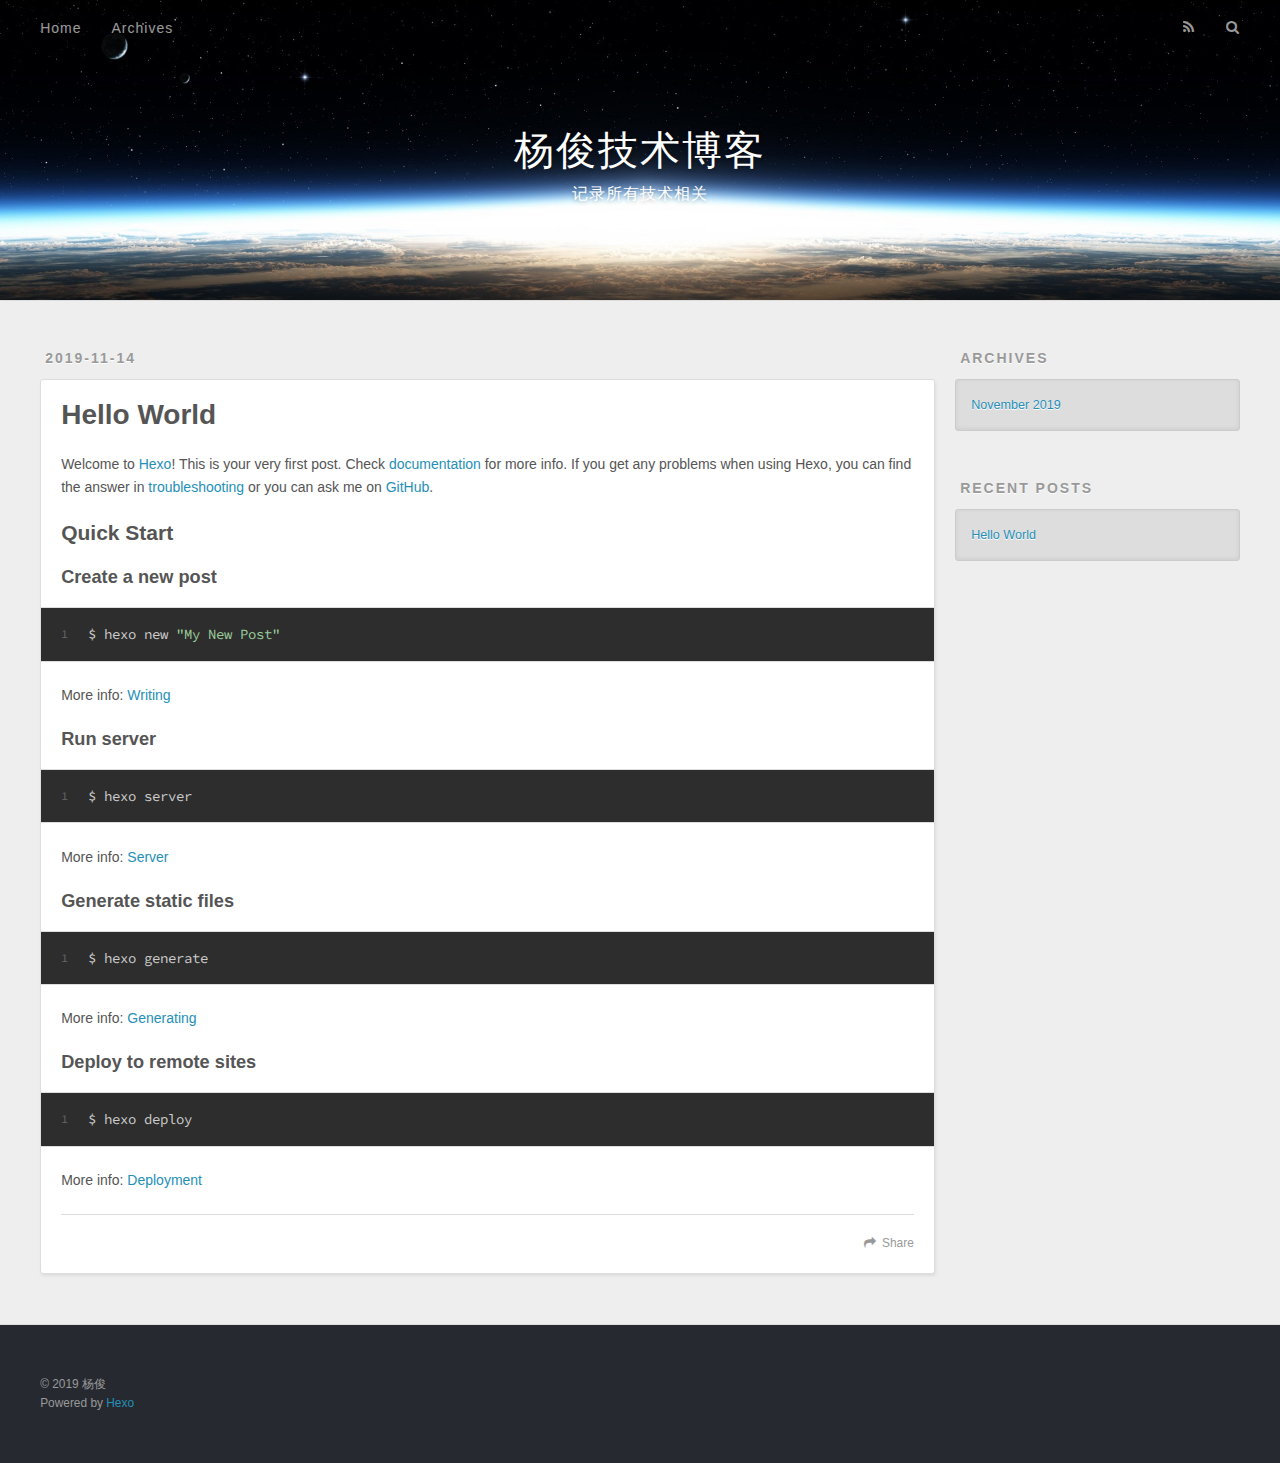
==== index.html @ f8eaff2a "Site updated: 2019-11-16 23:48:21" ====
<!DOCTYPE html>
<html>
<head>
  <meta charset="utf-8">
  

  
  <title>杨俊技术博客</title>
  <meta name="viewport" content="width=device-width, initial-scale=1, maximum-scale=1">
  <meta name="description" content="技术博客">
<meta property="og:type" content="website">
<meta property="og:title" content="杨俊技术博客">
<meta property="og:url" content="http:&#x2F;&#x2F;www.wx756585379.club&#x2F;index.html">
<meta property="og:site_name" content="杨俊技术博客">
<meta property="og:description" content="技术博客">
<meta property="og:locale" content="zh-Hans">
<meta name="twitter:card" content="summary">
  
    <link rel="alternate" href="/atom.xml" title="杨俊技术博客" type="application/atom+xml">
  
  
    <link rel="icon" href="/favicon.png">
  
  
    <link href="//fonts.googleapis.com/css?family=Source+Code+Pro" rel="stylesheet" type="text/css">
  
  <link rel="stylesheet" href="/css/style.css">
</head>

<body>
  <div id="container">
    <div id="wrap">
      <header id="header">
  <div id="banner"></div>
  <div id="header-outer" class="outer">
    <div id="header-title" class="inner">
      <h1 id="logo-wrap">
        <a href="/" id="logo">杨俊技术博客</a>
      </h1>
      
        <h2 id="subtitle-wrap">
          <a href="/" id="subtitle">记录所有技术相关</a>
        </h2>
      
    </div>
    <div id="header-inner" class="inner">
      <nav id="main-nav">
        <a id="main-nav-toggle" class="nav-icon"></a>
        
          <a class="main-nav-link" href="/">Home</a>
        
          <a class="main-nav-link" href="/archives">Archives</a>
        
      </nav>
      <nav id="sub-nav">
        
          <a id="nav-rss-link" class="nav-icon" href="/atom.xml" title="RSS Feed"></a>
        
        <a id="nav-search-btn" class="nav-icon" title="Search"></a>
      </nav>
      <div id="search-form-wrap">
        <form action="//google.com/search" method="get" accept-charset="UTF-8" class="search-form"><input type="search" name="q" class="search-form-input" placeholder="Search"><button type="submit" class="search-form-submit">&#xF002;</button><input type="hidden" name="sitesearch" value="http://www.wx756585379.club"></form>
      </div>
    </div>
  </div>
</header>
      <div class="outer">
        <section id="main">
  
    <article id="post-hello-world" class="article article-type-post" itemscope itemprop="blogPost">
  <div class="article-meta">
    <a href="/2019/11/14/hello-world/" class="article-date">
  <time datetime="2019-11-14T08:00:53.587Z" itemprop="datePublished">2019-11-14</time>
</a>
    
  </div>
  <div class="article-inner">
    
    
      <header class="article-header">
        
  
    <h1 itemprop="name">
      <a class="article-title" href="/2019/11/14/hello-world/">Hello World</a>
    </h1>
  

      </header>
    
    <div class="article-entry" itemprop="articleBody">
      
        <p>Welcome to <a href="https://hexo.io/" target="_blank" rel="noopener">Hexo</a>! This is your very first post. Check <a href="https://hexo.io/docs/" target="_blank" rel="noopener">documentation</a> for more info. If you get any problems when using Hexo, you can find the answer in <a href="https://hexo.io/docs/troubleshooting.html" target="_blank" rel="noopener">troubleshooting</a> or you can ask me on <a href="https://github.com/hexojs/hexo/issues" target="_blank" rel="noopener">GitHub</a>.</p>
<h2 id="Quick-Start"><a href="#Quick-Start" class="headerlink" title="Quick Start"></a>Quick Start</h2><h3 id="Create-a-new-post"><a href="#Create-a-new-post" class="headerlink" title="Create a new post"></a>Create a new post</h3><figure class="highlight bash"><table><tr><td class="gutter"><pre><span class="line">1</span><br></pre></td><td class="code"><pre><span class="line">$ hexo new <span class="string">"My New Post"</span></span><br></pre></td></tr></table></figure>

<p>More info: <a href="https://hexo.io/docs/writing.html" target="_blank" rel="noopener">Writing</a></p>
<h3 id="Run-server"><a href="#Run-server" class="headerlink" title="Run server"></a>Run server</h3><figure class="highlight bash"><table><tr><td class="gutter"><pre><span class="line">1</span><br></pre></td><td class="code"><pre><span class="line">$ hexo server</span><br></pre></td></tr></table></figure>

<p>More info: <a href="https://hexo.io/docs/server.html" target="_blank" rel="noopener">Server</a></p>
<h3 id="Generate-static-files"><a href="#Generate-static-files" class="headerlink" title="Generate static files"></a>Generate static files</h3><figure class="highlight bash"><table><tr><td class="gutter"><pre><span class="line">1</span><br></pre></td><td class="code"><pre><span class="line">$ hexo generate</span><br></pre></td></tr></table></figure>

<p>More info: <a href="https://hexo.io/docs/generating.html" target="_blank" rel="noopener">Generating</a></p>
<h3 id="Deploy-to-remote-sites"><a href="#Deploy-to-remote-sites" class="headerlink" title="Deploy to remote sites"></a>Deploy to remote sites</h3><figure class="highlight bash"><table><tr><td class="gutter"><pre><span class="line">1</span><br></pre></td><td class="code"><pre><span class="line">$ hexo deploy</span><br></pre></td></tr></table></figure>

<p>More info: <a href="https://hexo.io/docs/one-command-deployment.html" target="_blank" rel="noopener">Deployment</a></p>

      
    </div>
    <footer class="article-footer">
      <a data-url="http://www.wx756585379.club/2019/11/14/hello-world/" data-id="ck31qwr8200001rq2f5n09ni1" class="article-share-link">Share</a>
      
      
    </footer>
  </div>
  
</article>


  


</section>
        
          <aside id="sidebar">
  
    

  
    

  
    
  
    
  <div class="widget-wrap">
    <h3 class="widget-title">Archives</h3>
    <div class="widget">
      <ul class="archive-list"><li class="archive-list-item"><a class="archive-list-link" href="/archives/2019/11/">November 2019</a></li></ul>
    </div>
  </div>


  
    
  <div class="widget-wrap">
    <h3 class="widget-title">Recent Posts</h3>
    <div class="widget">
      <ul>
        
          <li>
            <a href="/2019/11/14/hello-world/">Hello World</a>
          </li>
        
      </ul>
    </div>
  </div>

  
</aside>
        
      </div>
      <footer id="footer">
  
  <div class="outer">
    <div id="footer-info" class="inner">
      &copy; 2019 杨俊<br>
      Powered by <a href="http://hexo.io/" target="_blank">Hexo</a>
    </div>
  </div>
</footer>
    </div>
    <nav id="mobile-nav">
  
    <a href="/" class="mobile-nav-link">Home</a>
  
    <a href="/archives" class="mobile-nav-link">Archives</a>
  
</nav>
    

<script src="//ajax.googleapis.com/ajax/libs/jquery/2.0.3/jquery.min.js"></script>


  <link rel="stylesheet" href="/fancybox/jquery.fancybox.css">
  <script src="/fancybox/jquery.fancybox.pack.js"></script>


<script src="/js/script.js"></script>



  </div>
</body>
</html>
---- css/style.css ----
body {
  width: 100%;
}
body:before,
body:after {
  content: "";
  display: table;
}
body:after {
  clear: both;
}
html,
body,
div,
span,
applet,
object,
iframe,
h1,
h2,
h3,
h4,
h5,
h6,
p,
blockquote,
pre,
a,
abbr,
acronym,
address,
big,
cite,
code,
del,
dfn,
em,
img,
ins,
kbd,
q,
s,
samp,
small,
strike,
strong,
sub,
sup,
tt,
var,
dl,
dt,
dd,
ol,
ul,
li,
fieldset,
form,
label,
legend,
table,
caption,
tbody,
tfoot,
thead,
tr,
th,
td {
  margin: 0;
  padding: 0;
  border: 0;
  outline: 0;
  font-weight: inherit;
  font-style: inherit;
  font-family: inherit;
  font-size: 100%;
  vertical-align: baseline;
}
body {
  line-height: 1;
  color: #000;
  background: #fff;
}
ol,
ul {
  list-style: none;
}
table {
  border-collapse: separate;
  border-spacing: 0;
  vertical-align: middle;
}
caption,
th,
td {
  text-align: left;
  font-weight: normal;
  vertical-align: middle;
}
a img {
  border: none;
}
input,
button {
  margin: 0;
  padding: 0;
}
input::-moz-focus-inner,
button::-moz-focus-inner {
  border: 0;
  padding: 0;
}
@font-face {
  font-family: FontAwesome;
  font-style: normal;
  font-weight: normal;
  src: url("fonts/fontawesome-webfont.eot?v=#4.0.3");
  src: url("fonts/fontawesome-webfont.eot?#iefix&v=#4.0.3") format("embedded-opentype"), url("fonts/fontawesome-webfont.woff?v=#4.0.3") format("woff"), url("fonts/fontawesome-webfont.ttf?v=#4.0.3") format("truetype"), url("fonts/fontawesome-webfont.svg#fontawesomeregular?v=#4.0.3") format("svg");
}
html,
body,
#container {
  height: 100%;
}
body {
  background: #eee;
  font: 14px -apple-system, BlinkMacSystemFont, "Segoe UI", "Roboto", "Oxygen", "Ubuntu", "Cantarell", "Fira Sans", "Droid Sans", "Helvetica Neue", sans-serif;
  -webkit-text-size-adjust: 100%;
}
.outer {
  max-width: 1220px;
  margin: 0 auto;
  padding: 0 20px;
}
.outer:before,
.outer:after {
  content: "";
  display: table;
}
.outer:after {
  clear: both;
}
.inner {
  display: inline;
  float: left;
  width: 98.33333333333333%;
  margin: 0 0.833333333333333%;
}
.left,
.alignleft {
  float: left;
}
.right,
.alignright {
  float: right;
}
.clear {
  clear: both;
}
#container {
  position: relative;
}
.mobile-nav-on {
  overflow: hidden;
}
#wrap {
  height: 100%;
  width: 100%;
  position: absolute;
  top: 0;
  left: 0;
  -webkit-transition: 0.2s ease-out;
  -moz-transition: 0.2s ease-out;
  -ms-transition: 0.2s ease-out;
  transition: 0.2s ease-out;
  z-index: 1;
  background: #eee;
}
.mobile-nav-on #wrap {
  left: 280px;
}
@media screen and (min-width: 768px) {
  #main {
    display: inline;
    float: left;
    width: 73.33333333333333%;
    margin: 0 0.833333333333333%;
  }
}
.article-date,
.article-category-link,
.archive-year,
.widget-title {
  text-decoration: none;
  text-transform: uppercase;
  letter-spacing: 2px;
  color: #999;
  margin-bottom: 1em;
  margin-left: 5px;
  line-height: 1em;
  text-shadow: 0 1px #fff;
  font-weight: bold;
}
.article-inner,
.archive-article-inner {
  background: #fff;
  -webkit-box-shadow: 1px 2px 3px #ddd;
  box-shadow: 1px 2px 3px #ddd;
  border: 1px solid #ddd;
  border-radius: 3px;
}
.article-entry h1,
.widget h1 {
  font-size: 2em;
}
.article-entry h2,
.widget h2 {
  font-size: 1.5em;
}
.article-entry h3,
.widget h3 {
  font-size: 1.3em;
}
.article-entry h4,
.widget h4 {
  font-size: 1.2em;
}
.article-entry h5,
.widget h5 {
  font-size: 1em;
}
.article-entry h6,
.widget h6 {
  font-size: 1em;
  color: #999;
}
.article-entry hr,
.widget hr {
  border: 1px dashed #ddd;
}
.article-entry strong,
.widget strong {
  font-weight: bold;
}
.article-entry em,
.widget em,
.article-entry cite,
.widget cite {
  font-style: italic;
}
.article-entry sup,
.widget sup,
.article-entry sub,
.widget sub {
  font-size: 0.75em;
  line-height: 0;
  position: relative;
  vertical-align: baseline;
}
.article-entry sup,
.widget sup {
  top: -0.5em;
}
.article-entry sub,
.widget sub {
  bottom: -0.2em;
}
.article-entry small,
.widget small {
  font-size: 0.85em;
}
.article-entry acronym,
.widget acronym,
.article-entry abbr,
.widget abbr {
  border-bottom: 1px dotted;
}
.article-entry ul,
.widget ul,
.article-entry ol,
.widget ol,
.article-entry dl,
.widget dl {
  margin: 0 20px;
  line-height: 1.6em;
}
.article-entry ul ul,
.widget ul ul,
.article-entry ol ul,
.widget ol ul,
.article-entry ul ol,
.widget ul ol,
.article-entry ol ol,
.widget ol ol {
  margin-top: 0;
  margin-bottom: 0;
}
.article-entry ul,
.widget ul {
  list-style: disc;
}
.article-entry ol,
.widget ol {
  list-style: decimal;
}
.article-entry dt,
.widget dt {
  font-weight: bold;
}
#header {
  height: 300px;
  position: relative;
  border-bottom: 1px solid #ddd;
}
#header:before,
#header:after {
  content: "";
  position: absolute;
  left: 0;
  right: 0;
  height: 40px;
}
#header:before {
  top: 0;
  background: -webkit-linear-gradient(rgba(0,0,0,0.2), transparent);
  background: -moz-linear-gradient(rgba(0,0,0,0.2), transparent);
  background: -ms-linear-gradient(rgba(0,0,0,0.2), transparent);
  background: linear-gradient(rgba(0,0,0,0.2), transparent);
}
#header:after {
  bottom: 0;
  background: -webkit-linear-gradient(transparent, rgba(0,0,0,0.2));
  background: -moz-linear-gradient(transparent, rgba(0,0,0,0.2));
  background: -ms-linear-gradient(transparent, rgba(0,0,0,0.2));
  background: linear-gradient(transparent, rgba(0,0,0,0.2));
}
#header-outer {
  height: 100%;
  position: relative;
}
#header-inner {
  position: relative;
  overflow: hidden;
}
#banner {
  position: absolute;
  top: 0;
  left: 0;
  width: 100%;
  height: 100%;
  background: url("images/banner.jpg") center #000;
  -webkit-background-size: cover;
  -moz-background-size: cover;
  background-size: cover;
  z-index: -1;
}
#header-title {
  text-align: center;
  height: 40px;
  position: absolute;
  top: 50%;
  left: 0;
  margin-top: -20px;
}
#logo,
#subtitle {
  text-decoration: none;
  color: #fff;
  font-weight: 300;
  text-shadow: 0 1px 4px rgba(0,0,0,0.3);
}
#logo {
  font-size: 40px;
  line-height: 40px;
  letter-spacing: 2px;
}
#subtitle {
  font-size: 16px;
  line-height: 16px;
  letter-spacing: 1px;
}
#subtitle-wrap {
  margin-top: 16px;
}
#main-nav {
  float: left;
  margin-left: -15px;
}
.nav-icon,
.main-nav-link {
  float: left;
  color: #fff;
  opacity: 0.6;
  text-decoration: none;
  text-shadow: 0 1px rgba(0,0,0,0.2);
  -webkit-transition: opacity 0.2s;
  -moz-transition: opacity 0.2s;
  -ms-transition: opacity 0.2s;
  transition: opacity 0.2s;
  display: block;
  padding: 20px 15px;
}
.nav-icon:hover,
.main-nav-link:hover {
  opacity: 1;
}
.nav-icon {
  font-family: FontAwesome;
  text-align: center;
  font-size: 14px;
  width: 14px;
  height: 14px;
  padding: 20px 15px;
  position: relative;
  cursor: pointer;
}
.main-nav-link {
  font-weight: 300;
  letter-spacing: 1px;
}
@media screen and (max-width: 479px) {
  .main-nav-link {
    display: none;
  }
}
#main-nav-toggle {
  display: none;
}
#main-nav-toggle:before {
  content: "\f0c9";
}
@media screen and (max-width: 479px) {
  #main-nav-toggle {
    display: block;
  }
}
#sub-nav {
  float: right;
  margin-right: -15px;
}
#nav-rss-link:before {
  content: "\f09e";
}
#nav-search-btn:before {
  content: "\f002";
}
#search-form-wrap {
  position: absolute;
  top: 15px;
  width: 150px;
  height: 30px;
  right: -150px;
  opacity: 0;
  -webkit-transition: 0.2s ease-out;
  -moz-transition: 0.2s ease-out;
  -ms-transition: 0.2s ease-out;
  transition: 0.2s ease-out;
}
#search-form-wrap.on {
  opacity: 1;
  right: 0;
}
@media screen and (max-width: 479px) {
  #search-form-wrap {
    width: 100%;
    right: -100%;
  }
}
.search-form {
  position: absolute;
  top: 0;
  left: 0;
  right: 0;
  background: #fff;
  padding: 5px 15px;
  border-radius: 15px;
  -webkit-box-shadow: 0 0 10px rgba(0,0,0,0.3);
  box-shadow: 0 0 10px rgba(0,0,0,0.3);
}
.search-form-input {
  border: none;
  background: none;
  color: #555;
  width: 100%;
  font: 13px -apple-system, BlinkMacSystemFont, "Segoe UI", "Roboto", "Oxygen", "Ubuntu", "Cantarell", "Fira Sans", "Droid Sans", "Helvetica Neue", sans-serif;
  outline: none;
}
.search-form-input::-webkit-search-results-decoration,
.search-form-input::-webkit-search-cancel-button {
  -webkit-appearance: none;
}
.search-form-submit {
  position: absolute;
  top: 50%;
  right: 10px;
  margin-top: -7px;
  font: 13px FontAwesome;
  border: none;
  background: none;
  color: #bbb;
  cursor: pointer;
}
.search-form-submit:hover,
.search-form-submit:focus {
  color: #777;
}
.article {
  margin: 50px 0;
}
.article-inner {
  overflow: hidden;
}
.article-meta:before,
.article-meta:after {
  content: "";
  display: table;
}
.article-meta:after {
  clear: both;
}
.article-date {
  float: left;
}
.article-category {
  float: left;
  line-height: 1em;
  color: #ccc;
  text-shadow: 0 1px #fff;
  margin-left: 8px;
}
.article-category:before {
  content: "\2022";
}
.article-category-link {
  margin: 0 12px 1em;
}
.article-header {
  padding: 20px 20px 0;
}
.article-title {
  text-decoration: none;
  font-size: 2em;
  font-weight: bold;
  color: #555;
  line-height: 1.1em;
  -webkit-transition: color 0.2s;
  -moz-transition: color 0.2s;
  -ms-transition: color 0.2s;
  transition: color 0.2s;
}
a.article-title:hover {
  color: #258fb8;
}
.article-entry {
  color: #555;
  padding: 0 20px;
}
.article-entry:before,
.article-entry:after {
  content: "";
  display: table;
}
.article-entry:after {
  clear: both;
}
.article-entry p,
.article-entry table {
  line-height: 1.6em;
  margin: 1.6em 0;
}
.article-entry h1,
.article-entry h2,
.article-entry h3,
.article-entry h4,
.article-entry h5,
.article-entry h6 {
  font-weight: bold;
}
.article-entry h1,
.article-entry h2,
.article-entry h3,
.article-entry h4,
.article-entry h5,
.article-entry h6 {
  line-height: 1.1em;
  margin: 1.1em 0;
}
.article-entry a {
  color: #258fb8;
  text-decoration: none;
}
.article-entry a:hover {
  text-decoration: underline;
}
.article-entry ul,
.article-entry ol,
.article-entry dl {
  margin-top: 1.6em;
  margin-bottom: 1.6em;
}
.article-entry img,
.article-entry video {
  max-width: 100%;
  height: auto;
  display: block;
  margin: auto;
}
.article-entry iframe {
  border: none;
}
.article-entry table {
  width: 100%;
  border-collapse: collapse;
  border-spacing: 0;
}
.article-entry th {
  font-weight: bold;
  border-bottom: 3px solid #ddd;
  padding-bottom: 0.5em;
}
.article-entry td {
  border-bottom: 1px solid #ddd;
  padding: 10px 0;
}
.article-entry blockquote {
  font-family: Georgia, "Times New Roman", serif;
  font-size: 1.4em;
  margin: 1.6em 20px;
  text-align: center;
}
.article-entry blockquote footer {
  font-size: 14px;
  margin: 1.6em 0;
  font-family: -apple-system, BlinkMacSystemFont, "Segoe UI", "Roboto", "Oxygen", "Ubuntu", "Cantarell", "Fira Sans", "Droid Sans", "Helvetica Neue", sans-serif;
}
.article-entry blockquote footer cite:before {
  content: "—";
  padding: 0 0.5em;
}
.article-entry .pullquote {
  text-align: left;
  width: 45%;
  margin: 0;
}
.article-entry .pullquote.left {
  margin-left: 0.5em;
  margin-right: 1em;
}
.article-entry .pullquote.right {
  margin-right: 0.5em;
  margin-left: 1em;
}
.article-entry .caption {
  color: #999;
  display: block;
  font-size: 0.9em;
  margin-top: 0.5em;
  position: relative;
  text-align: center;
}
.article-entry .video-container {
  position: relative;
  padding-top: 56.25%;
  height: 0;
  overflow: hidden;
}
.article-entry .video-container iframe,
.article-entry .video-container object,
.article-entry .video-container embed {
  position: absolute;
  top: 0;
  left: 0;
  width: 100%;
  height: 100%;
  margin-top: 0;
}
.article-more-link a {
  display: inline-block;
  line-height: 1em;
  padding: 6px 15px;
  border-radius: 15px;
  background: #eee;
  color: #999;
  text-shadow: 0 1px #fff;
  text-decoration: none;
}
.article-more-link a:hover {
  background: #258fb8;
  color: #fff;
  text-decoration: none;
  text-shadow: 0 1px #1e7293;
}
.article-footer {
  font-size: 0.85em;
  line-height: 1.6em;
  border-top: 1px solid #ddd;
  padding-top: 1.6em;
  margin: 0 20px 20px;
}
.article-footer:before,
.article-footer:after {
  content: "";
  display: table;
}
.article-footer:after {
  clear: both;
}
.article-footer a {
  color: #999;
  text-decoration: none;
}
.article-footer a:hover {
  color: #555;
}
.article-tag-list-item {
  float: left;
  margin-right: 10px;
}
.article-tag-list-link:before {
  content: "#";
}
.article-comment-link {
  float: right;
}
.article-comment-link:before {
  content: "\f075";
  font-family: FontAwesome;
  padding-right: 8px;
}
.article-share-link {
  cursor: pointer;
  float: right;
  margin-left: 20px;
}
.article-share-link:before {
  content: "\f064";
  font-family: FontAwesome;
  padding-right: 6px;
}
#article-nav {
  position: relative;
}
#article-nav:before,
#article-nav:after {
  content: "";
  display: table;
}
#article-nav:after {
  clear: both;
}
@media screen and (min-width: 768px) {
  #article-nav {
    margin: 50px 0;
  }
  #article-nav:before {
    width: 8px;
    height: 8px;
    position: absolute;
    top: 50%;
    left: 50%;
    margin-top: -4px;
    margin-left: -4px;
    content: "";
    border-radius: 50%;
    background: #ddd;
    -webkit-box-shadow: 0 1px 2px #fff;
    box-shadow: 0 1px 2px #fff;
  }
}
.article-nav-link-wrap {
  text-decoration: none;
  text-shadow: 0 1px #fff;
  color: #999;
  -webkit-box-sizing: border-box;
  -moz-box-sizing: border-box;
  box-sizing: border-box;
  margin-top: 50px;
  text-align: center;
  display: block;
}
.article-nav-link-wrap:hover {
  color: #555;
}
@media screen and (min-width: 768px) {
  .article-nav-link-wrap {
    width: 50%;
    margin-top: 0;
  }
}
@media screen and (min-width: 768px) {
  #article-nav-newer {
    float: left;
    text-align: right;
    padding-right: 20px;
  }
}
@media screen and (min-width: 768px) {
  #article-nav-older {
    float: right;
    text-align: left;
    padding-left: 20px;
  }
}
.article-nav-caption {
  text-transform: uppercase;
  letter-spacing: 2px;
  color: #ddd;
  line-height: 1em;
  font-weight: bold;
}
#article-nav-newer .article-nav-caption {
  margin-right: -2px;
}
.article-nav-title {
  font-size: 0.85em;
  line-height: 1.6em;
  margin-top: 0.5em;
}
.article-share-box {
  position: absolute;
  display: none;
  background: #fff;
  -webkit-box-shadow: 1px 2px 10px rgba(0,0,0,0.2);
  box-shadow: 1px 2px 10px rgba(0,0,0,0.2);
  border-radius: 3px;
  margin-left: -145px;
  overflow: hidden;
  z-index: 1;
}
.article-share-box.on {
  display: block;
}
.article-share-input {
  width: 100%;
  background: none;
  -webkit-box-sizing: border-box;
  -moz-box-sizing: border-box;
  box-sizing: border-box;
  font: 14px -apple-system, BlinkMacSystemFont, "Segoe UI", "Roboto", "Oxygen", "Ubuntu", "Cantarell", "Fira Sans", "Droid Sans", "Helvetica Neue", sans-serif;
  padding: 0 15px;
  color: #555;
  outline: none;
  border: 1px solid #ddd;
  border-radius: 3px 3px 0 0;
  height: 36px;
  line-height: 36px;
}
.article-share-links {
  background: #eee;
}
.article-share-links:before,
.article-share-links:after {
  content: "";
  display: table;
}
.article-share-links:after {
  clear: both;
}
.article-share-twitter,
.article-share-facebook,
.article-share-pinterest,
.article-share-google {
  width: 50px;
  height: 36px;
  display: block;
  float: left;
  position: relative;
  color: #999;
  text-shadow: 0 1px #fff;
}
.article-share-twitter:before,
.article-share-facebook:before,
.article-share-pinterest:before,
.article-share-google:before {
  font-size: 20px;
  font-family: FontAwesome;
  width: 20px;
  height: 20px;
  position: absolute;
  top: 50%;
  left: 50%;
  margin-top: -10px;
  margin-left: -10px;
  text-align: center;
}
.article-share-twitter:hover,
.article-share-facebook:hover,
.article-share-pinterest:hover,
.article-share-google:hover {
  color: #fff;
}
.article-share-twitter:before {
  content: "\f099";
}
.article-share-twitter:hover {
  background: #00aced;
  text-shadow: 0 1px #008abe;
}
.article-share-facebook:before {
  content: "\f09a";
}
.article-share-facebook:hover {
  background: #3b5998;
  text-shadow: 0 1px #2f477a;
}
.article-share-pinterest:before {
  content: "\f0d2";
}
.article-share-pinterest:hover {
  background: #cb2027;
  text-shadow: 0 1px #a21a1f;
}
.article-share-google:before {
  content: "\f0d5";
}
.article-share-google:hover {
  background: #dd4b39;
  text-shadow: 0 1px #be3221;
}
.article-gallery {
  background: #000;
  position: relative;
}
.article-gallery-photos {
  position: relative;
  overflow: hidden;
}
.article-gallery-img {
  display: none;
  max-width: 100%;
}
.article-gallery-img:first-child {
  display: block;
}
.article-gallery-img.loaded {
  position: absolute;
  display: block;
}
.article-gallery-img img {
  display: block;
  max-width: 100%;
  margin: 0 auto;
}
#comments {
  background: #fff;
  -webkit-box-shadow: 1px 2px 3px #ddd;
  box-shadow: 1px 2px 3px #ddd;
  padding: 20px;
  border: 1px solid #ddd;
  border-radius: 3px;
  margin: 50px 0;
}
#comments a {
  color: #258fb8;
}
.archives-wrap {
  margin: 50px 0;
}
.archives:before,
.archives:after {
  content: "";
  display: table;
}
.archives:after {
  clear: both;
}
.archive-year-wrap {
  margin-bottom: 1em;
}
.archives {
  -webkit-column-gap: 10px;
  -moz-column-gap: 10px;
  column-gap: 10px;
}
@media screen and (min-width: 480px) and (max-width: 767px) {
  .archives {
    -webkit-column-count: 2;
    -moz-column-count: 2;
    column-count: 2;
  }
}
@media screen and (min-width: 768px) {
  .archives {
    -webkit-column-count: 3;
    -moz-column-count: 3;
    column-count: 3;
  }
}
.archive-article {
  -webkit-column-break-inside: avoid;
  page-break-inside: avoid;
  overflow: hidden;
  break-inside: avoid-column;
}
.archive-article-inner {
  padding: 10px;
  margin-bottom: 15px;
}
.archive-article-title {
  text-decoration: none;
  font-weight: bold;
  color: #555;
  -webkit-transition: color 0.2s;
  -moz-transition: color 0.2s;
  -ms-transition: color 0.2s;
  transition: color 0.2s;
  line-height: 1.6em;
}
.archive-article-title:hover {
  color: #258fb8;
}
.archive-article-footer {
  margin-top: 1em;
}
.archive-article-date {
  color: #999;
  text-decoration: none;
  font-size: 0.85em;
  line-height: 1em;
  margin-bottom: 0.5em;
  display: block;
}
#page-nav {
  margin: 50px auto;
  background: #fff;
  -webkit-box-shadow: 1px 2px 3px #ddd;
  box-shadow: 1px 2px 3px #ddd;
  border: 1px solid #ddd;
  border-radius: 3px;
  text-align: center;
  color: #999;
  overflow: hidden;
}
#page-nav:before,
#page-nav:after {
  content: "";
  display: table;
}
#page-nav:after {
  clear: both;
}
#page-nav a,
#page-nav span {
  padding: 10px 20px;
  line-height: 1;
  height: 2ex;
}
#page-nav a {
  color: #999;
  text-decoration: none;
}
#page-nav a:hover {
  background: #999;
  color: #fff;
}
#page-nav .prev {
  float: left;
}
#page-nav .next {
  float: right;
}
#page-nav .page-number {
  display: inline-block;
}
@media screen and (max-width: 479px) {
  #page-nav .page-number {
    display: none;
  }
}
#page-nav .current {
  color: #555;
  font-weight: bold;
}
#page-nav .space {
  color: #ddd;
}
#footer {
  background: #262a30;
  padding: 50px 0;
  border-top: 1px solid #ddd;
  color: #999;
}
#footer a {
  color: #258fb8;
  text-decoration: none;
}
#footer a:hover {
  text-decoration: underline;
}
#footer-info {
  line-height: 1.6em;
  font-size: 0.85em;
}
.article-entry pre,
.article-entry .highlight {
  background: #2d2d2d;
  margin: 0 -20px;
  padding: 15px 20px;
  border-style: solid;
  border-color: #ddd;
  border-width: 1px 0;
  overflow: auto;
  color: #ccc;
  line-height: 22.400000000000002px;
}
.article-entry .highlight .gutter pre,
.article-entry .gist .gist-file .gist-data .line-numbers {
  color: #666;
  font-size: 0.85em;
}
.article-entry pre,
.article-entry code {
  font-family: "Source Code Pro", Consolas, Monaco, Menlo, Consolas, monospace;
}
.article-entry code {
  background: #eee;
  text-shadow: 0 1px #fff;
  padding: 0 0.3em;
}
.article-entry pre code {
  background: none;
  text-shadow: none;
  padding: 0;
}
.article-entry .highlight pre {
  border: none;
  margin: 0;
  padding: 0;
}
.article-entry .highlight table {
  margin: 0;
  width: auto;
}
.article-entry .highlight td {
  border: none;
  padding: 0;
}
.article-entry .highlight figcaption {
  font-size: 0.85em;
  color: #999;
  line-height: 1em;
  margin-bottom: 1em;
}
.article-entry .highlight figcaption:before,
.article-entry .highlight figcaption:after {
  content: "";
  display: table;
}
.article-entry .highlight figcaption:after {
  clear: both;
}
.article-entry .highlight figcaption a {
  float: right;
}
.article-entry .highlight .gutter pre {
  text-align: right;
  padding-right: 20px;
}
.article-entry .highlight .line {
  height: 22.400000000000002px;
}
.article-entry .highlight .line.marked {
  background: #515151;
}
.article-entry .gist {
  margin: 0 -20px;
  border-style: solid;
  border-color: #ddd;
  border-width: 1px 0;
  background: #2d2d2d;
  padding: 15px 20px 15px 0;
}
.article-entry .gist .gist-file {
  border: none;
  font-family: "Source Code Pro", Consolas, Monaco, Menlo, Consolas, monospace;
  margin: 0;
}
.article-entry .gist .gist-file .gist-data {
  background: none;
  border: none;
}
.article-entry .gist .gist-file .gist-data .line-numbers {
  background: none;
  border: none;
  padding: 0 20px 0 0;
}
.article-entry .gist .gist-file .gist-data .line-data {
  padding: 0 !important;
}
.article-entry .gist .gist-file .highlight {
  margin: 0;
  padding: 0;
  border: none;
}
.article-entry .gist .gist-file .gist-meta {
  background: #2d2d2d;
  color: #999;
  font: 0.85em -apple-system, BlinkMacSystemFont, "Segoe UI", "Roboto", "Oxygen", "Ubuntu", "Cantarell", "Fira Sans", "Droid Sans", "Helvetica Neue", sans-serif;
  text-shadow: 0 0;
  padding: 0;
  margin-top: 1em;
  margin-left: 20px;
}
.article-entry .gist .gist-file .gist-meta a {
  color: #258fb8;
  font-weight: normal;
}
.article-entry .gist .gist-file .gist-meta a:hover {
  text-decoration: underline;
}
pre .comment,
pre .title {
  color: #999;
}
pre .variable,
pre .attribute,
pre .tag,
pre .regexp,
pre .ruby .constant,
pre .xml .tag .title,
pre .xml .pi,
pre .xml .doctype,
pre .html .doctype,
pre .css .id,
pre .css .class,
pre .css .pseudo {
  color: #f2777a;
}
pre .number,
pre .preprocessor,
pre .built_in,
pre .literal,
pre .params,
pre .constant {
  color: #f99157;
}
pre .class,
pre .ruby .class .title,
pre .css .rules .attribute {
  color: #9c9;
}
pre .string,
pre .value,
pre .inheritance,
pre .header,
pre .ruby .symbol,
pre .xml .cdata {
  color: #9c9;
}
pre .css .hexcolor {
  color: #6cc;
}
pre .function,
pre .python .decorator,
pre .python .title,
pre .ruby .function .title,
pre .ruby .title .keyword,
pre .perl .sub,
pre .javascript .title,
pre .coffeescript .title {
  color: #69c;
}
pre .keyword,
pre .javascript .function {
  color: #c9c;
}
@media screen and (max-width: 479px) {
  #mobile-nav {
    position: absolute;
    top: 0;
    left: 0;
    width: 280px;
    height: 100%;
    background: #191919;
    border-right: 1px solid #fff;
  }
}
@media screen and (max-width: 479px) {
  .mobile-nav-link {
    display: block;
    color: #999;
    text-decoration: none;
    padding: 15px 20px;
    font-weight: bold;
  }
  .mobile-nav-link:hover {
    color: #fff;
  }
}
@media screen and (min-width: 768px) {
  #sidebar {
    display: inline;
    float: left;
    width: 23.333333333333332%;
    margin: 0 0.833333333333333%;
  }
}
.widget-wrap {
  margin: 50px 0;
}
.widget {
  color: #777;
  text-shadow: 0 1px #fff;
  background: #ddd;
  -webkit-box-shadow: 0 -1px 4px #ccc inset;
  box-shadow: 0 -1px 4px #ccc inset;
  border: 1px solid #ccc;
  padding: 15px;
  border-radius: 3px;
}
.widget a {
  color: #258fb8;
  text-decoration: none;
}
.widget a:hover {
  text-decoration: underline;
}
.widget ul ul,
.widget ol ul,
.widget dl ul,
.widget ul ol,
.widget ol ol,
.widget dl ol,
.widget ul dl,
.widget ol dl,
.widget dl dl {
  margin-left: 15px;
  list-style: disc;
}
.widget {
  line-height: 1.6em;
  word-wrap: break-word;
  font-size: 0.9em;
}
.widget ul,
.widget ol {
  list-style: none;
  margin: 0;
}
.widget ul ul,
.widget ol ul,
.widget ul ol,
.widget ol ol {
  margin: 0 20px;
}
.widget ul ul,
.widget ol ul {
  list-style: disc;
}
.widget ul ol,
.widget ol ol {
  list-style: decimal;
}
.category-list-count,
.tag-list-count,
.archive-list-count {
  padding-left: 5px;
  color: #999;
  font-size: 0.85em;
}
.category-list-count:before,
.tag-list-count:before,
.archive-list-count:before {
  content: "(";
}
.category-list-count:after,
.tag-list-count:after,
.archive-list-count:after {
  content: ")";
}
.tagcloud a {
  margin-right: 5px;
  display: inline-block;
}
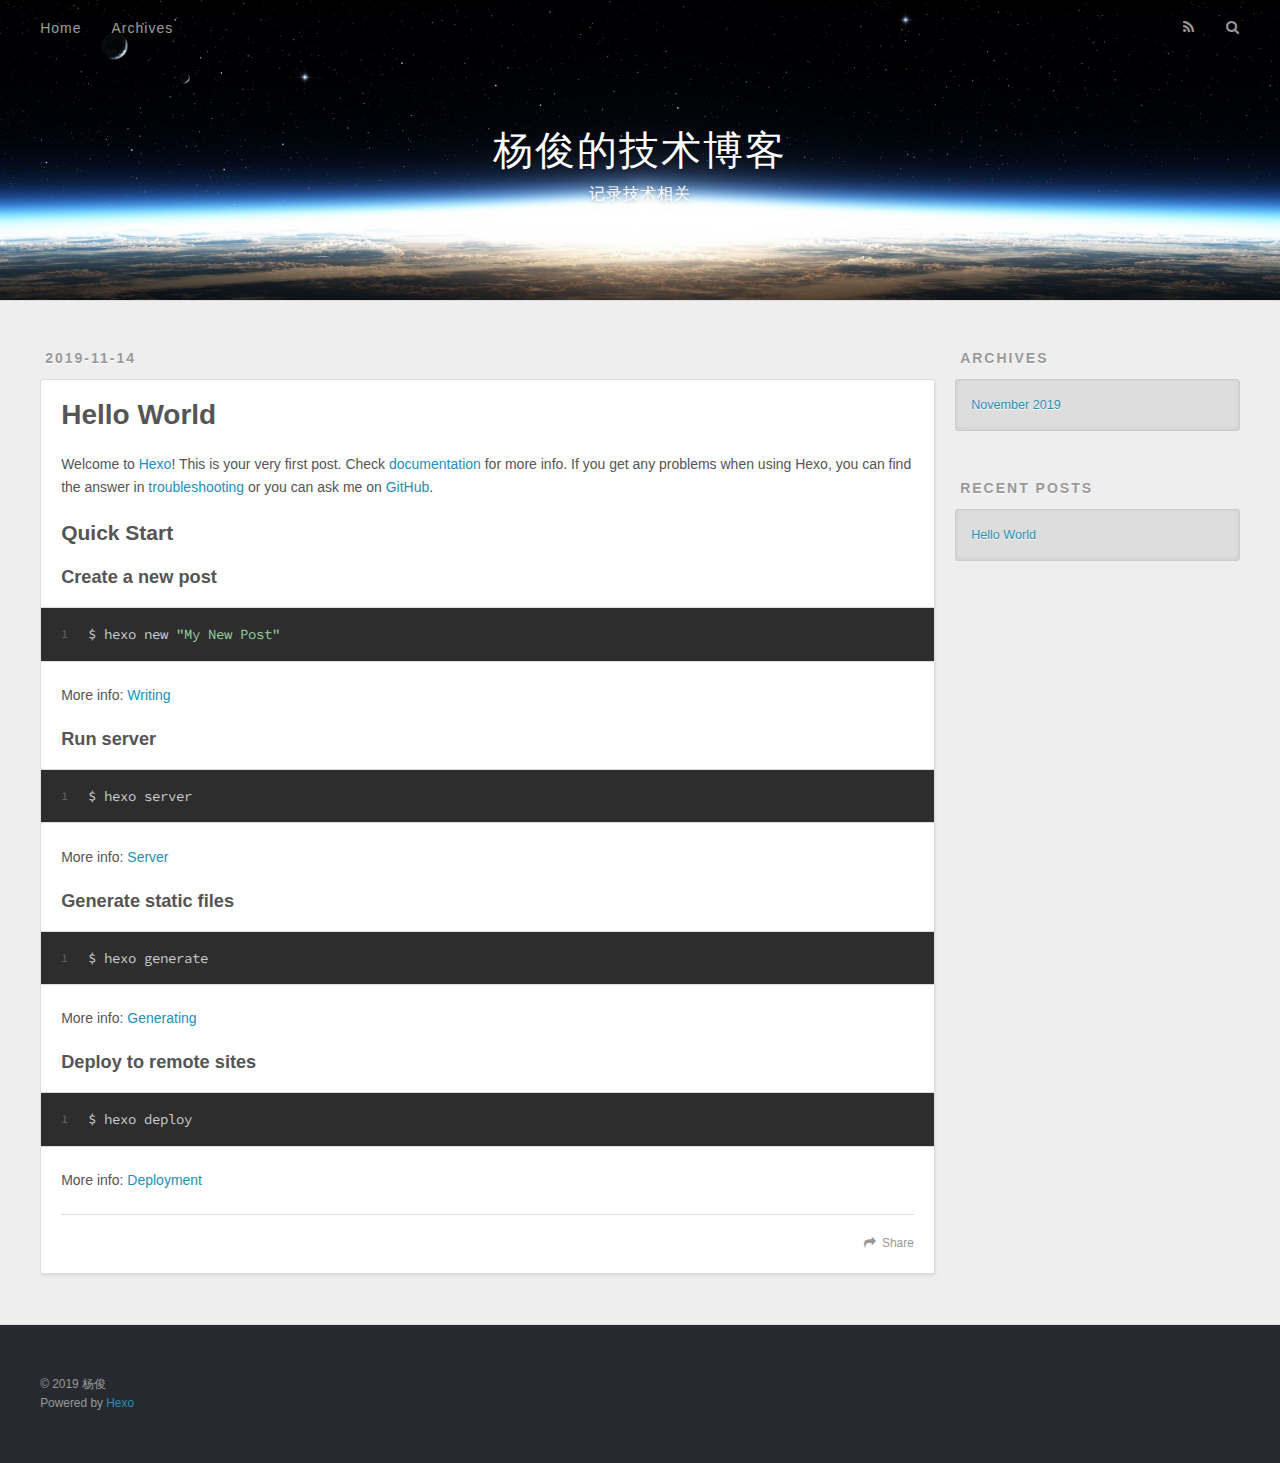
==== commit 96046e64: "Site updated: 2019-11-17 00:01:37" ====
--- a/index.html
+++ b/index.html
@@ -5,18 +5,18 @@
   
 
   
-  <title>杨俊技术博客</title>
+  <title>杨俊的技术博客</title>
   <meta name="viewport" content="width=device-width, initial-scale=1, maximum-scale=1">
   <meta name="description" content="技术博客">
 <meta property="og:type" content="website">
-<meta property="og:title" content="杨俊技术博客">
-<meta property="og:url" content="http:&#x2F;&#x2F;www.wx756585379.club&#x2F;index.html">
-<meta property="og:site_name" content="杨俊技术博客">
+<meta property="og:title" content="杨俊的技术博客">
+<meta property="og:url" content="http:&#x2F;&#x2F;www.wx756585379.club&#x2F;blog&#x2F;index.html">
+<meta property="og:site_name" content="杨俊的技术博客">
 <meta property="og:description" content="技术博客">
 <meta property="og:locale" content="zh-Hans">
 <meta name="twitter:card" content="summary">
   
-    <link rel="alternate" href="/atom.xml" title="杨俊技术博客" type="application/atom+xml">
+    <link rel="alternate" href="/atom.xml" title="杨俊的技术博客" type="application/atom+xml">
   
   
     <link rel="icon" href="/favicon.png">
@@ -35,11 +35,11 @@
   <div id="header-outer" class="outer">
     <div id="header-title" class="inner">
       <h1 id="logo-wrap">
-        <a href="/" id="logo">杨俊技术博客</a>
+        <a href="/" id="logo">杨俊的技术博客</a>
       </h1>
       
         <h2 id="subtitle-wrap">
-          <a href="/" id="subtitle">记录所有技术相关</a>
+          <a href="/" id="subtitle">记录技术相关</a>
         </h2>
       
     </div>
@@ -59,7 +59,7 @@
         <a id="nav-search-btn" class="nav-icon" title="Search"></a>
       </nav>
       <div id="search-form-wrap">
-        <form action="//google.com/search" method="get" accept-charset="UTF-8" class="search-form"><input type="search" name="q" class="search-form-input" placeholder="Search"><button type="submit" class="search-form-submit">&#xF002;</button><input type="hidden" name="sitesearch" value="http://www.wx756585379.club"></form>
+        <form action="//google.com/search" method="get" accept-charset="UTF-8" class="search-form"><input type="search" name="q" class="search-form-input" placeholder="Search"><button type="submit" class="search-form-submit">&#xF002;</button><input type="hidden" name="sitesearch" value="http://www.wx756585379.club/blog"></form>
       </div>
     </div>
   </div>
@@ -106,7 +106,7 @@
       
     </div>
     <footer class="article-footer">
-      <a data-url="http://www.wx756585379.club/2019/11/14/hello-world/" data-id="ck31qwr8200001rq2f5n09ni1" class="article-share-link">Share</a>
+      <a data-url="http://www.wx756585379.club/blog/2019/11/14/hello-world/" data-id="ck31rdv5i00009iq2gbk3838t" class="article-share-link">Share</a>
       
       
     </footer>
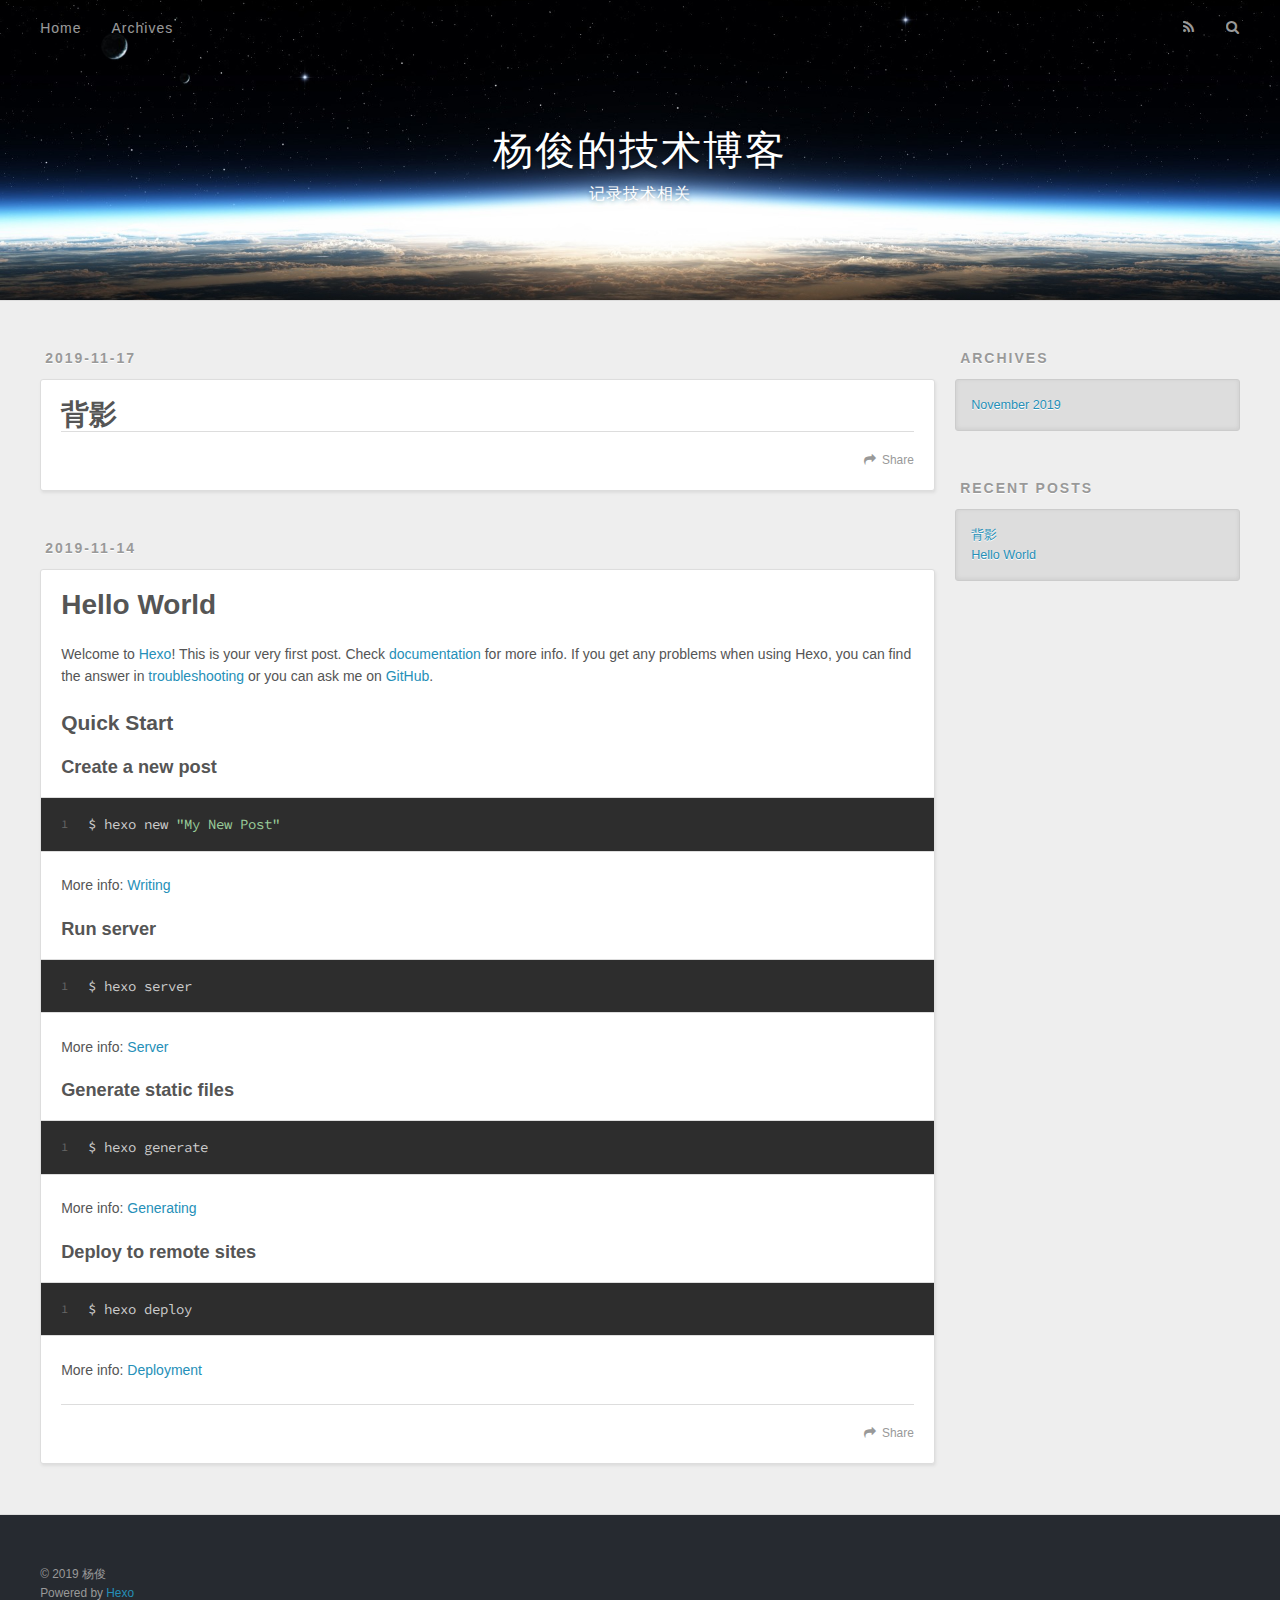
==== commit 34ccc9ca: "Site updated: 2019-11-17 00:11:45" ====
--- a/index.html
+++ b/index.html
@@ -10,7 +10,7 @@
   <meta name="description" content="技术博客">
 <meta property="og:type" content="website">
 <meta property="og:title" content="杨俊的技术博客">
-<meta property="og:url" content="http:&#x2F;&#x2F;www.wx756585379.club&#x2F;blog&#x2F;index.html">
+<meta property="og:url" content="http:&#x2F;&#x2F;www.wx756585379.club&#x2F;index.html">
 <meta property="og:site_name" content="杨俊的技术博客">
 <meta property="og:description" content="技术博客">
 <meta property="og:locale" content="zh-Hans">
@@ -59,13 +59,49 @@
         <a id="nav-search-btn" class="nav-icon" title="Search"></a>
       </nav>
       <div id="search-form-wrap">
-        <form action="//google.com/search" method="get" accept-charset="UTF-8" class="search-form"><input type="search" name="q" class="search-form-input" placeholder="Search"><button type="submit" class="search-form-submit">&#xF002;</button><input type="hidden" name="sitesearch" value="http://www.wx756585379.club/blog"></form>
+        <form action="//google.com/search" method="get" accept-charset="UTF-8" class="search-form"><input type="search" name="q" class="search-form-input" placeholder="Search"><button type="submit" class="search-form-submit">&#xF002;</button><input type="hidden" name="sitesearch" value="http://www.wx756585379.club"></form>
       </div>
     </div>
   </div>
 </header>
       <div class="outer">
         <section id="main">
+  
+    <article id="post-背影" class="article article-type-post" itemscope itemprop="blogPost">
+  <div class="article-meta">
+    <a href="/2019/11/17/%E8%83%8C%E5%BD%B1/" class="article-date">
+  <time datetime="2019-11-16T16:10:54.000Z" itemprop="datePublished">2019-11-17</time>
+</a>
+    
+  </div>
+  <div class="article-inner">
+    
+    
+      <header class="article-header">
+        
+  
+    <h1 itemprop="name">
+      <a class="article-title" href="/2019/11/17/%E8%83%8C%E5%BD%B1/">背影</a>
+    </h1>
+  
+
+      </header>
+    
+    <div class="article-entry" itemprop="articleBody">
+      
+        
+      
+    </div>
+    <footer class="article-footer">
+      <a data-url="http://www.wx756585379.club/2019/11/17/%E8%83%8C%E5%BD%B1/" data-id="ck31rqx5h0001viq24pnrdhg8" class="article-share-link">Share</a>
+      
+      
+    </footer>
+  </div>
+  
+</article>
+
+
   
     <article id="post-hello-world" class="article article-type-post" itemscope itemprop="blogPost">
   <div class="article-meta">
@@ -106,7 +142,7 @@
       
     </div>
     <footer class="article-footer">
-      <a data-url="http://www.wx756585379.club/blog/2019/11/14/hello-world/" data-id="ck31rdv5i00009iq2gbk3838t" class="article-share-link">Share</a>
+      <a data-url="http://www.wx756585379.club/2019/11/14/hello-world/" data-id="ck31rqx5b0000viq24zc56gh9" class="article-share-link">Share</a>
       
       
     </footer>
@@ -147,6 +183,10 @@
       <ul>
         
           <li>
+            <a href="/2019/11/17/%E8%83%8C%E5%BD%B1/">背影</a>
+          </li>
+        
+          <li>
             <a href="/2019/11/14/hello-world/">Hello World</a>
           </li>
         
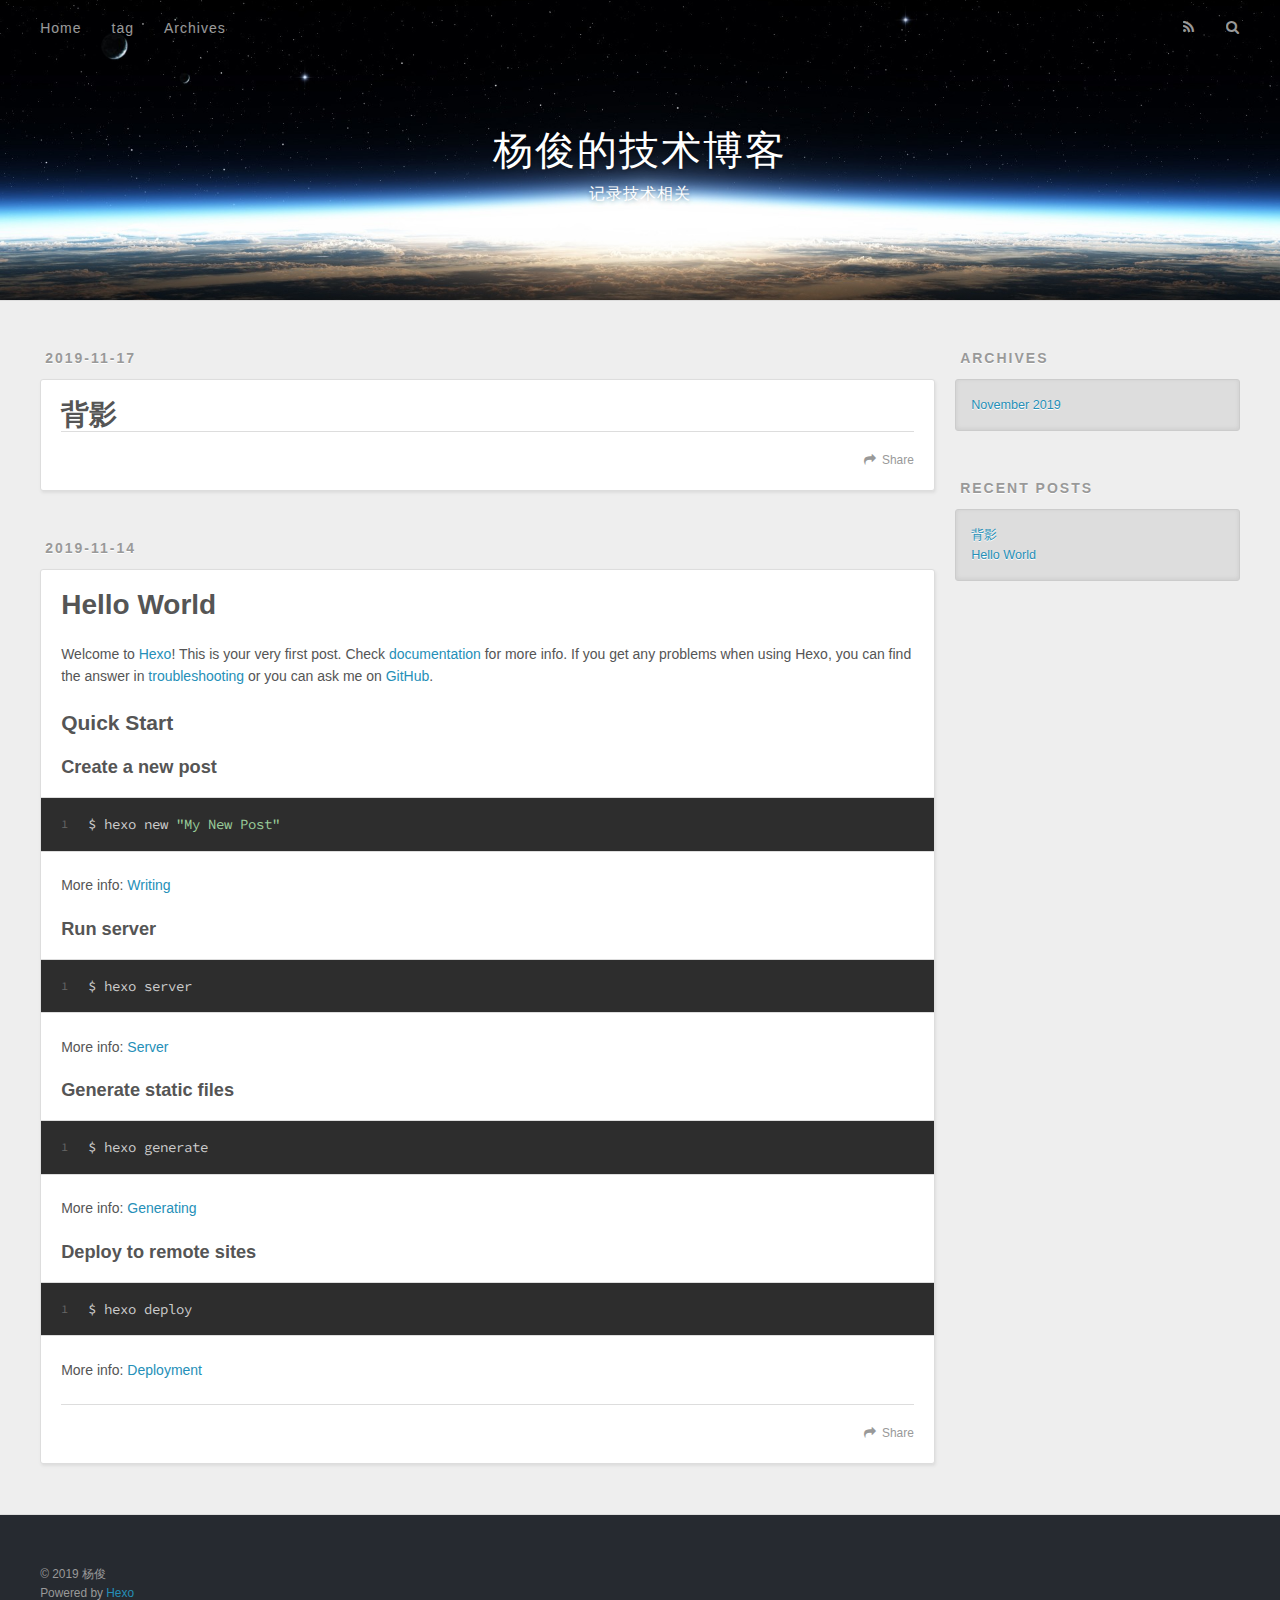
==== commit 1ad502e6: "Site updated: 2019-11-17 00:15:35" ====
--- a/index.html
+++ b/index.html
@@ -49,6 +49,8 @@
         
           <a class="main-nav-link" href="/">Home</a>
         
+          <a class="main-nav-link" href="/tags">tag</a>
+        
           <a class="main-nav-link" href="/archives">Archives</a>
         
       </nav>
@@ -93,7 +95,7 @@
       
     </div>
     <footer class="article-footer">
-      <a data-url="http://www.wx756585379.club/2019/11/17/%E8%83%8C%E5%BD%B1/" data-id="ck31rqx5h0001viq24pnrdhg8" class="article-share-link">Share</a>
+      <a data-url="http://www.wx756585379.club/2019/11/17/%E8%83%8C%E5%BD%B1/" data-id="ck31rvucm0001h7q23jw9dw8d" class="article-share-link">Share</a>
       
       
     </footer>
@@ -142,7 +144,7 @@
       
     </div>
     <footer class="article-footer">
-      <a data-url="http://www.wx756585379.club/2019/11/14/hello-world/" data-id="ck31rqx5b0000viq24zc56gh9" class="article-share-link">Share</a>
+      <a data-url="http://www.wx756585379.club/2019/11/14/hello-world/" data-id="ck31rvuch0000h7q28m35bxge" class="article-share-link">Share</a>
       
       
     </footer>
@@ -212,6 +214,8 @@
   
     <a href="/" class="mobile-nav-link">Home</a>
   
+    <a href="/tags" class="mobile-nav-link">tag</a>
+  
     <a href="/archives" class="mobile-nav-link">Archives</a>
   
 </nav>
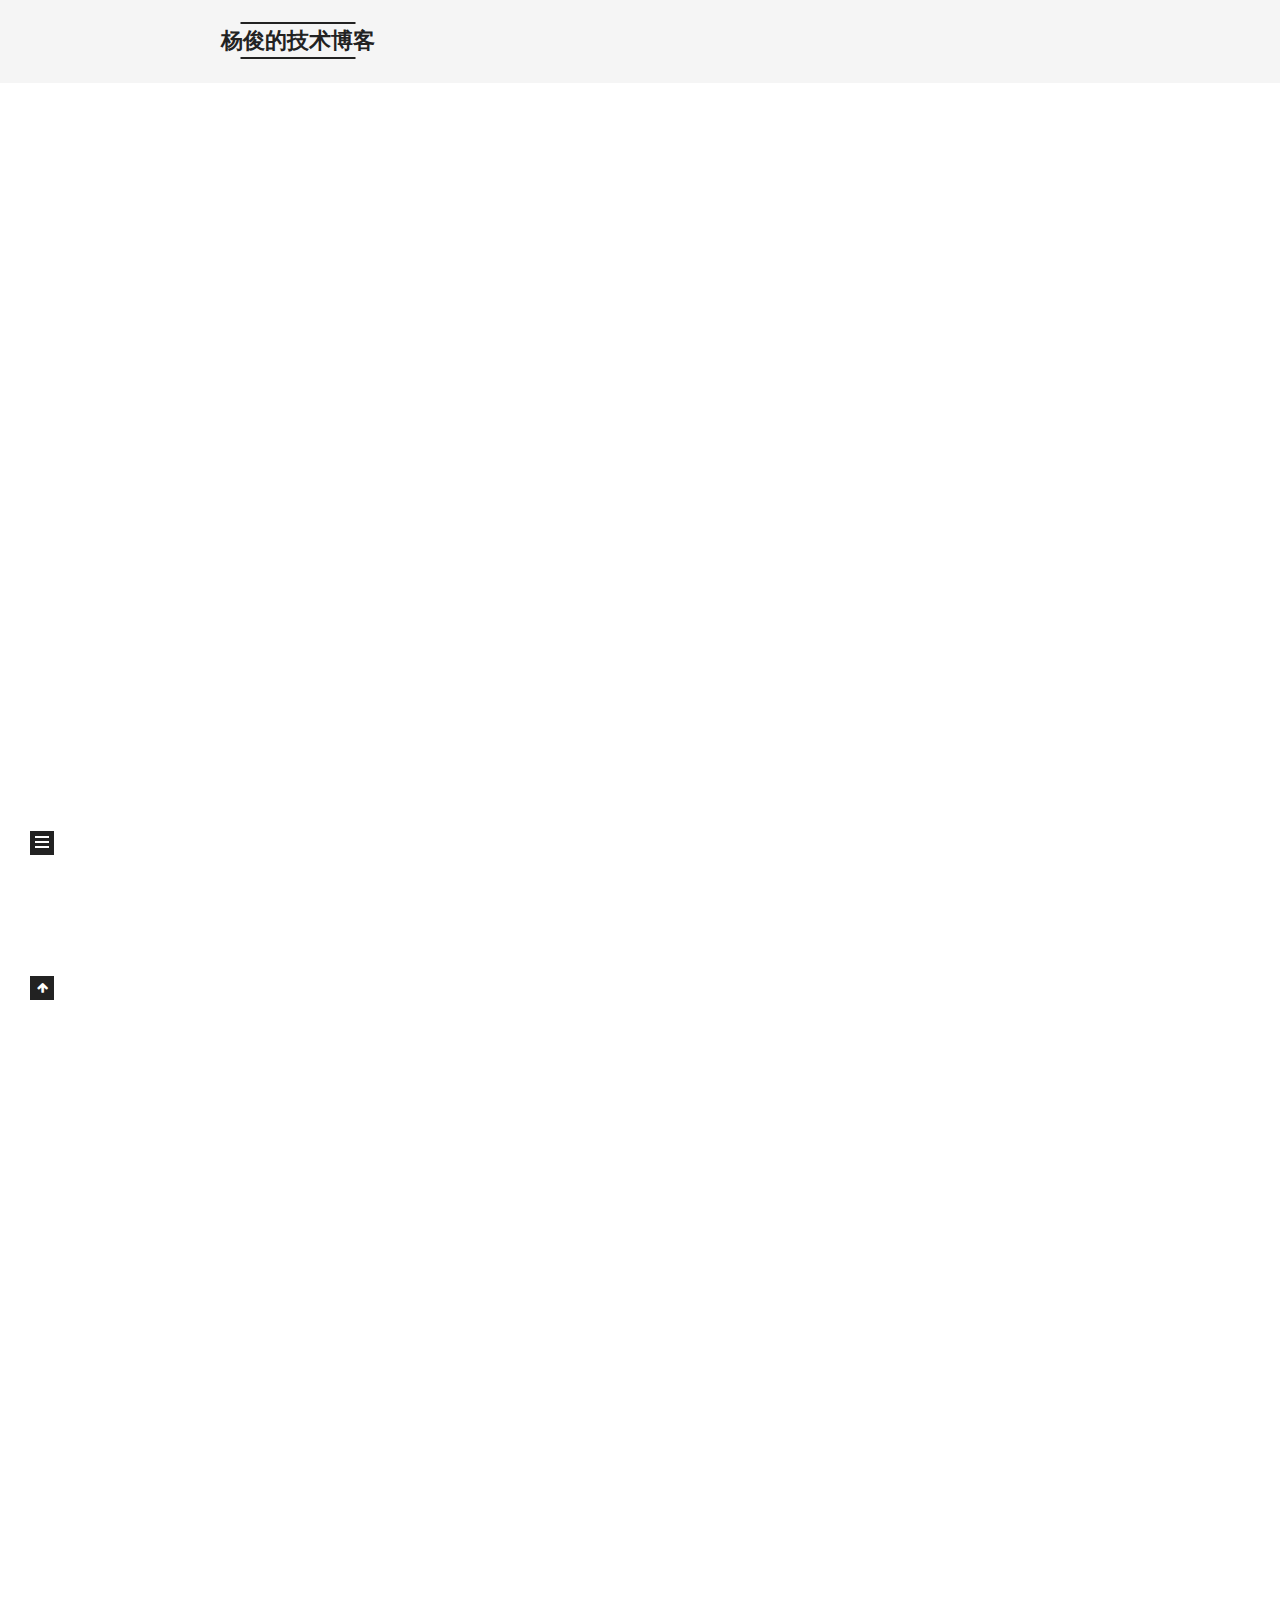
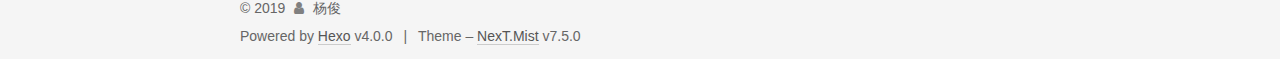
==== commit 013921b9: "Site updated: 2019-11-17 11:14:08" ====
--- a/index.html
+++ b/index.html
@@ -1,237 +1,494 @@
 <!DOCTYPE html>
-<html>
+<html lang="zh-Hans">
 <head>
-  <meta charset="utf-8">
-  
-
-  
-  <title>杨俊的技术博客</title>
-  <meta name="viewport" content="width=device-width, initial-scale=1, maximum-scale=1">
+  <meta charset="UTF-8">
+<meta name="viewport" content="width=device-width, initial-scale=1, maximum-scale=2">
+<meta name="theme-color" content="#222">
+<meta name="generator" content="Hexo 4.0.0">
+  <link rel="apple-touch-icon" sizes="180x180" href="/images/apple-touch-icon-next.png">
+  <link rel="icon" type="image/png" sizes="32x32" href="/images/favicon-32x32-next.png">
+  <link rel="icon" type="image/png" sizes="16x16" href="/images/favicon-16x16-next.png">
+  <link rel="mask-icon" href="/images/logo.svg" color="#222">
+  <link rel="alternate" href="/atom.xml" title="杨俊的技术博客" type="application/atom+xml">
+
+<link rel="stylesheet" href="/css/main.css">
+
+
+<link rel="stylesheet" href="/lib/font-awesome/css/font-awesome.min.css">
+
+
+<script id="hexo-configurations">
+  var NexT = window.NexT || {};
+  var CONFIG = {
+    root: '/',
+    scheme: 'Mist',
+    version: '7.5.0',
+    exturl: false,
+    sidebar: {"position":"left","display":"post","offset":12,"onmobile":false},
+    copycode: {"enable":false,"show_result":false,"style":null},
+    back2top: {"enable":true,"sidebar":false,"scrollpercent":false},
+    bookmark: {"enable":false,"color":"#222","save":"auto"},
+    fancybox: false,
+    mediumzoom: false,
+    lazyload: false,
+    pangu: false,
+    algolia: {
+      appID: '',
+      apiKey: '',
+      indexName: '',
+      hits: {"per_page":10},
+      labels: {"input_placeholder":"Search for Posts","hits_empty":"We didn't find any results for the search: ${query}","hits_stats":"${hits} results found in ${time} ms"}
+    },
+    localsearch: {"enable":false,"trigger":"auto","top_n_per_article":1,"unescape":false,"preload":false},
+    path: '',
+    motion: {"enable":true,"async":false,"transition":{"post_block":"fadeIn","post_header":"slideDownIn","post_body":"slideDownIn","coll_header":"slideLeftIn","sidebar":"slideUpIn"}},
+    sidebarPadding: 40
+  };
+</script>
+
   <meta name="description" content="技术博客">
 <meta property="og:type" content="website">
 <meta property="og:title" content="杨俊的技术博客">
-<meta property="og:url" content="http:&#x2F;&#x2F;www.wx756585379.club&#x2F;index.html">
+<meta property="og:url" content="http:&#x2F;&#x2F;www.wx756585379.club&#x2F;blogs&#x2F;index.html">
 <meta property="og:site_name" content="杨俊的技术博客">
 <meta property="og:description" content="技术博客">
 <meta property="og:locale" content="zh-Hans">
 <meta name="twitter:card" content="summary">
-  
-    <link rel="alternate" href="/atom.xml" title="杨俊的技术博客" type="application/atom+xml">
-  
-  
-    <link rel="icon" href="/favicon.png">
-  
-  
-    <link href="//fonts.googleapis.com/css?family=Source+Code+Pro" rel="stylesheet" type="text/css">
-  
-  <link rel="stylesheet" href="/css/style.css">
+
+<link rel="canonical" href="http://www.wx756585379.club/blogs/">
+
+
+<script id="page-configurations">
+  // https://hexo.io/docs/variables.html
+  CONFIG.page = {
+    sidebar: "",
+    isHome: true,
+    isPost: false,
+    isPage: false,
+    isArchive: false
+  };
+</script>
+
+  <title>杨俊的技术博客</title>
+  
+
+
+
+
+
+
+  <noscript>
+  <style>
+  .use-motion .brand,
+  .use-motion .menu-item,
+  .sidebar-inner,
+  .use-motion .post-block,
+  .use-motion .pagination,
+  .use-motion .comments,
+  .use-motion .post-header,
+  .use-motion .post-body,
+  .use-motion .collection-header { opacity: initial; }
+
+  .use-motion .site-title,
+  .use-motion .site-subtitle {
+    opacity: initial;
+    top: initial;
+  }
+
+  .use-motion .logo-line-before i { left: initial; }
+  .use-motion .logo-line-after i { right: initial; }
+  </style>
+</noscript>
+
 </head>
 
-<body>
-  <div id="container">
-    <div id="wrap">
-      <header id="header">
-  <div id="banner"></div>
-  <div id="header-outer" class="outer">
-    <div id="header-title" class="inner">
-      <h1 id="logo-wrap">
-        <a href="/" id="logo">杨俊的技术博客</a>
-      </h1>
+<body itemscope itemtype="http://schema.org/WebPage">
+  <div class="container use-motion">
+    <div class="headband"></div>
+
+    <header class="header" itemscope itemtype="http://schema.org/WPHeader">
+      <div class="header-inner"><div class="site-brand-container">
+  <div class="site-meta">
+
+    <div>
+      <a href="/" class="brand" rel="start">
+        <span class="logo-line-before"><i></i></span>
+        <span class="site-title">杨俊的技术博客</span>
+        <span class="logo-line-after"><i></i></span>
+      </a>
+    </div>
+        <p class="site-subtitle">记录技术相关</p>
+  </div>
+
+  <div class="site-nav-toggle">
+    <div class="toggle" aria-label="Toggle navigation bar">
+      <span class="toggle-line toggle-line-first"></span>
+      <span class="toggle-line toggle-line-middle"></span>
+      <span class="toggle-line toggle-line-last"></span>
+    </div>
+  </div>
+</div>
+
+
+<nav class="site-nav">
+  
+  <ul id="menu" class="menu">
+        <li class="menu-item menu-item-home">
+
+    <a href="/" rel="section"><i class="fa fa-fw fa-home"></i>Home</a>
+
+  </li>
+        <li class="menu-item menu-item-archives">
+
+    <a href="/archives/" rel="section"><i class="fa fa-fw fa-archive"></i>Archives</a>
+
+  </li>
+  </ul>
+
+</nav>
+</div>
+    </header>
+
+    
+  <div class="back-to-top">
+    <i class="fa fa-arrow-up"></i>
+    <span>0%</span>
+  </div>
+
+
+    <main class="main">
+      <div class="main-inner">
+        <div class="content-wrap">
+          
+
+          <div class="content">
+            
+
+  <div class="posts-expand">
+        
+  
+  
+  <article itemscope itemtype="http://schema.org/Article" class="post-block home" lang="zh-Hans">
+    <link itemprop="mainEntityOfPage" href="http://www.wx756585379.club/blogs/2019/11/17/hexo+github%E4%BB%8E0%E5%88%B01%E6%90%AD%E5%BB%BA%E5%85%8D%E8%B4%B9%E4%B8%AA%E4%BA%BA%E5%8D%9A%E5%AE%A2/">
+
+    <span hidden itemprop="author" itemscope itemtype="http://schema.org/Person">
+      <meta itemprop="image" content="/images/avatar.gif">
+      <meta itemprop="name" content="杨俊">
+      <meta itemprop="description" content="技术博客">
+    </span>
+
+    <span hidden itemprop="publisher" itemscope itemtype="http://schema.org/Organization">
+      <meta itemprop="name" content="杨俊的技术博客">
+    </span>
+      <header class="post-header">
+        <h1 class="post-title" itemprop="name headline">
+          
+            <a href="/2019/11/17/hexo+github%E4%BB%8E0%E5%88%B01%E6%90%AD%E5%BB%BA%E5%85%8D%E8%B4%B9%E4%B8%AA%E4%BA%BA%E5%8D%9A%E5%AE%A2/" class="post-title-link" itemprop="url">hexo+github从0到1搭建免费个人博客</a>
+        </h1>
+
+        <div class="post-meta">
+            <span class="post-meta-item">
+              <span class="post-meta-item-icon">
+                <i class="fa fa-calendar-o"></i>
+              </span>
+              <span class="post-meta-item-text">Posted on</span>
+              
+
+              <time title="Created: 2019-11-17 00:10:54 / Modified: 10:48:38" itemprop="dateCreated datePublished" datetime="2019-11-17T00:10:54+08:00">2019-11-17</time>
+            </span>
+
+          
+
+        </div>
+      </header>
+
+    
+    
+    
+    <div class="post-body" itemprop="articleBody">
+
       
-        <h2 id="subtitle-wrap">
-          <a href="/" id="subtitle">记录技术相关</a>
-        </h2>
+          <p>本教程详细记录了使用hexo+github从0到1搭建免费个人博客</p>
+<h2 id="基础环境搭建"><a href="#基础环境搭建" class="headerlink" title="基础环境搭建"></a>基础环境搭建</h2><p>安装node.js</p>
+<p>安装git</p>
+<p>全局安装Hexo,装完成后输入hexo -v，出现版本信息则表示安装成功。</p>
+<figure class="highlight plain"><table><tr><td class="gutter"><pre><span class="line">1</span><br></pre></td><td class="code"><pre><span class="line">npm install hexo-cli -g</span><br></pre></td></tr></table></figure>
+
+<p>新建hexo文件夹，然后输入cd hexo（进入该文件夹），在依次执行如下操作</p>
+<figure class="highlight plain"><table><tr><td class="gutter"><pre><span class="line">1</span><br><span class="line">2</span><br></pre></td><td class="code"><pre><span class="line">hexo init   </span><br><span class="line">npm install</span><br></pre></td></tr></table></figure>
+
+<p>安装hexo的插件</p>
+<figure class="highlight plain"><table><tr><td class="gutter"><pre><span class="line">1</span><br><span class="line">2</span><br></pre></td><td class="code"><pre><span class="line">npm install hexo-server --save     #搭建本地服务器所需插件</span><br><span class="line">npm install hexo-deployer-git --save   #使用git方式进行部署博客所需插件</span><br></pre></td></tr></table></figure>
+
+<p>在本地生成博客静态页面并预览</p>
+<figure class="highlight plain"><table><tr><td class="gutter"><pre><span class="line">1</span><br><span class="line">2</span><br></pre></td><td class="code"><pre><span class="line">hexo g (hexo generate的简写)</span><br><span class="line">npm s (hexo server的简写)</span><br></pre></td></tr></table></figure>
+
+<p>这条指令运行完成后可在本地启动服务器并预览博客，默认网址为：<a href="http://localhost:4000" target="_blank" rel="noopener">http://localhost:4000</a><br>如果以上步骤都不出意外的话，你就会看到一个Hexo博客初始化的页面。</p>
+<p><img src="https://upload-images.jianshu.io/upload_images/2449169-32dc111ce0350ef7.png?imageMogr2/auto-orient/strip%7CimageView2/2/w/1240" alt="1.png"></p>
+<h2 id="创建Github-pages并SSH授权"><a href="#创建Github-pages并SSH授权" class="headerlink" title="创建Github pages并SSH授权"></a>创建Github pages并SSH授权</h2><p>在我们的GitHub上面右上角的New repository来创建一个仓库。</p>
+<p>仓库名必须遵守相应格式：github_username.github.io， 这样子在访问主页的时候直接用：github_username.github.io就能访问。</p>
+<p>创建好仓库之后，要本地生成 SSH 秘钥，方便电脑上的 git 软件好提交内容到 Github上</p>
+<p>命令行下输入<code>ssh-keygen -t rsa -C</code> ‘你的邮箱地址’，然后回车</p>
+<p>生成密钥后，在你电脑目录：C:\Users\你的计算机用户名.ssh 下，会生成两个文件：<br>私钥：id_rsa，公钥：id_rsa.pub</p>
+<p>用记事本打开 id_rsa.pub，复制文件中的所有内容，访问：<a href="https://github.com/settings/ssh" target="_blank" rel="noopener">https://github.com/settings/ssh </a>，点击添加新秘钥(New SSH key)</p>
+<h2 id="本地博客同步到GitHub上"><a href="#本地博客同步到GitHub上" class="headerlink" title="本地博客同步到GitHub上"></a>本地博客同步到GitHub上</h2><p>编辑hexo文件夹下的配置文件: _config.yml</p>
+<p>修改下面内容</p>
+<figure class="highlight plain"><table><tr><td class="gutter"><pre><span class="line">1</span><br><span class="line">2</span><br><span class="line">3</span><br><span class="line">4</span><br><span class="line">5</span><br><span class="line">6</span><br><span class="line">7</span><br><span class="line">8</span><br><span class="line">9</span><br><span class="line">10</span><br><span class="line">11</span><br><span class="line">12</span><br><span class="line">13</span><br><span class="line">14</span><br><span class="line">15</span><br><span class="line">16</span><br><span class="line">17</span><br><span class="line">18</span><br><span class="line">19</span><br><span class="line">20</span><br><span class="line">21</span><br><span class="line">22</span><br></pre></td><td class="code"><pre><span class="line"># Site，这一块区域主要是设置博客的主要说明，需要注意的是：每个冒号后面都是有一个空格，然后再书写自己的内容的</span><br><span class="line">title: 杨俊的博客</span><br><span class="line">subtitle: 记录所有技术相关</span><br><span class="line">description: 技术栈</span><br><span class="line">keywords:</span><br><span class="line">author: yangjun</span><br><span class="line">language: zh-Hans</span><br><span class="line">timezone:</span><br><span class="line"></span><br><span class="line"># URL，这一块一般可以设置的是 url 这个参数，比如我要设置绑定域名的，这里就需要填写我的域名信息</span><br><span class="line">## If your site is put in a subdirectory, set url as &apos;http://yoursite.com/child&apos; and root as &apos;/child/&apos;</span><br><span class="line">url: http://yoursite.com</span><br><span class="line">root: /</span><br><span class="line">permalink: :year/:month/:day/:title/</span><br><span class="line">permalink_defaults:</span><br><span class="line"></span><br><span class="line"># Deployment</span><br><span class="line">## Docs: https://hexo.io/docs/deployment.html</span><br><span class="line">deploy:</span><br><span class="line">  type: git</span><br><span class="line">  repo: git@github.com:qq756585379/qq756585379.github.io.git</span><br><span class="line">  branch: master</span><br></pre></td></tr></table></figure>
+
+<p>部署</p>
+<figure class="highlight plain"><table><tr><td class="gutter"><pre><span class="line">1</span><br><span class="line">2</span><br><span class="line">3</span><br></pre></td><td class="code"><pre><span class="line">hexo clean #会清除缓存文件db.json及之前生成的静态文件夹public；</span><br><span class="line">hexo g #会重新生成静态文件夹public；</span><br><span class="line">hexo d #发布</span><br></pre></td></tr></table></figure>
+
+<p>在浏览器中访问博客地址<a href="github_username.github.io">github_username.github.io</a>（github_username为你的github名称）</p>
+<h2 id="更换主题"><a href="#更换主题" class="headerlink" title="更换主题"></a>更换主题</h2><p>更换主题主要是两步，先下载主题然后放到hexo文件夹下面的themes文件夹（专门用来存放主题）下，再修改主题的配置文件_config.yml中相关参数，启用themes文件夹下新增的主题。这里用Next主题做示例。</p>
+<p>这里用Next主题做示例。<br><a href="https://github.com/theme-next" target="_blank" rel="noopener">theme-next</a></p>
+<figure class="highlight plain"><table><tr><td class="gutter"><pre><span class="line">1</span><br><span class="line">2</span><br></pre></td><td class="code"><pre><span class="line">$ cd hexo</span><br><span class="line">$ git clone https://github.com/theme-next/hexo-theme-next themes/next</span><br></pre></td></tr></table></figure>
+
+<p>启用主题</p>
+<p>在_config.yml文件中找到 theme 字段，并将其值更改为 next（注意冒号后面要留一个 空格）。</p>
+<p>清除并重新生成hexo静态文件，启动本地服务器，然后通过 <a href="http://localhost:4000/" target="_blank" rel="noopener">http://localhost:4000/</a> 预览博客：</p>
+<figure class="highlight plain"><table><tr><td class="gutter"><pre><span class="line">1</span><br><span class="line">2</span><br><span class="line">3</span><br><span class="line">4</span><br><span class="line">5</span><br><span class="line">6</span><br><span class="line">7</span><br><span class="line">8</span><br><span class="line">9</span><br><span class="line">10</span><br></pre></td><td class="code"><pre><span class="line">hexo clean      #清除静态文件</span><br><span class="line">hexo g          #重新生成静态文件</span><br><span class="line">hexo s      #启动服务器</span><br><span class="line"></span><br><span class="line">在hexo/theme/next/_config.yml文件中找到 scheme 字段</span><br><span class="line">目前 NexT 有以下几种 Scheme，将你需用启用的 scheme 前面注释 # 去除即可。</span><br><span class="line">Muse - 默认 Scheme，这是 NexT 最初的版本，黑白主调，大量留白</span><br><span class="line">Mist - Muse 的紧凑版本，整洁有序的单栏外观</span><br><span class="line">Pisces - 双栏 Scheme，小家碧玉似的清新</span><br><span class="line">Gemini - 左侧网站信息及目录，块+片段结构布局</span><br></pre></td></tr></table></figure>
+
+<h2 id="配置自定义域名"><a href="#配置自定义域名" class="headerlink" title="配置自定义域名"></a>配置自定义域名</h2><p>注册域名</p>
+<p>新建CNAME文件<br>新建一个CNAME文件（文件名叫 CNAME，没有文件后缀的），把该文件放在 hexo\source 目录下<br>CNAME 上的内容需要写你具体要绑定的域名</p>
+<p>域名解析设置<br>查看github空间服务IP：ping <a href="http://www.github_username.github.io" target="_blank" rel="noopener">www.github_username.github.io</a></p>
+<p><img src="https://upload-images.jianshu.io/upload_images/2449169-89e6379b340eafd4.png?imageMogr2/auto-orient/strip%7CimageView2/2/w/1240" alt="2.png"></p>
+<p>登录阿里云【域名-点击域名列表中的域名-域名解析】进入域名的解析后台，添加如下两条解析记录：</p>
+<p><img src="https://upload-images.jianshu.io/upload_images/2449169-62bc062c330ed708.png?imageMogr2/auto-orient/strip%7CimageView2/2/w/1240" alt="3.png"></p>
+<p>设置好之后，等过几分钟域名解析好之后，我们即可通过域名访问到你的博客了。</p>
+<h2 id="博客操作"><a href="#博客操作" class="headerlink" title="博客操作"></a>博客操作</h2><figure class="highlight plain"><table><tr><td class="gutter"><pre><span class="line">1</span><br><span class="line">2</span><br><span class="line">3</span><br><span class="line">4</span><br><span class="line">5</span><br><span class="line">6</span><br><span class="line">7</span><br><span class="line">8</span><br><span class="line">9</span><br><span class="line">10</span><br><span class="line">11</span><br><span class="line">12</span><br><span class="line">13</span><br></pre></td><td class="code"><pre><span class="line">新建文章</span><br><span class="line">hexo new post 背影</span><br><span class="line"></span><br><span class="line">创建页面</span><br><span class="line">hexo new page &apos;tags&apos;</span><br><span class="line"></span><br><span class="line">把页面路径添加到菜单中</span><br><span class="line">编辑主题配置文件（hexo/themes/_config.yml）,找到munu字段，添加tag: /tags</span><br><span class="line"></span><br><span class="line"></span><br><span class="line">menu:</span><br><span class="line">  Home: /</span><br><span class="line">  tag: /tags</span><br></pre></td></tr></table></figure>
+
+<p>参考链接：</p>
+<p><a href="https://www.jianshu.com/p/b020607c2a7d" target="_blank" rel="noopener">https://www.jianshu.com/p/b020607c2a7d</a></p>
+<p><a href="https://blog.csdn.net/weixin_39345384/article/details/80787998" target="_blank" rel="noopener">https://blog.csdn.net/weixin_39345384/article/details/80787998</a></p>
+<p><a href="https://blog.csdn.net/qq_32454537/article/details/79482896" target="_blank" rel="noopener">https://blog.csdn.net/qq_32454537/article/details/79482896</a></p>
+<p><a href="https://www.jianshu.com/p/21c94eb7bcd1" target="_blank" rel="noopener">https://www.jianshu.com/p/21c94eb7bcd1</a></p>
+<p><a href="https://blog.csdn.net/linshuhe1/article/details/52424573" target="_blank" rel="noopener">https://blog.csdn.net/linshuhe1/article/details/52424573</a></p>
+<p><a href="https://www.jianshu.com/p/1c98aed8d92e" target="_blank" rel="noopener">https://www.jianshu.com/p/1c98aed8d92e</a></p>
+<p><a href="https://www.jianshu.com/p/ea5ac6162a96" target="_blank" rel="noopener">https://www.jianshu.com/p/ea5ac6162a96</a></p>
+<p><a href="https://blog.csdn.net/u011976726/article/details/78217467" target="_blank" rel="noopener">https://blog.csdn.net/u011976726/article/details/78217467</a></p>
+<p><a href="https://www.cnblogs.com/wanghuaijun/p/7073296.html" target="_blank" rel="noopener">https://www.cnblogs.com/wanghuaijun/p/7073296.html</a></p>
+<p><a href="https://www.cnblogs.com/zhangqie/p/7978394.html" target="_blank" rel="noopener">https://www.cnblogs.com/zhangqie/p/7978394.html</a></p>
+
       
     </div>
-    <div id="header-inner" class="inner">
-      <nav id="main-nav">
-        <a id="main-nav-toggle" class="nav-icon"></a>
-        
-          <a class="main-nav-link" href="/">Home</a>
-        
-          <a class="main-nav-link" href="/tags">tag</a>
-        
-          <a class="main-nav-link" href="/archives">Archives</a>
-        
-      </nav>
-      <nav id="sub-nav">
-        
-          <a id="nav-rss-link" class="nav-icon" href="/atom.xml" title="RSS Feed"></a>
-        
-        <a id="nav-search-btn" class="nav-icon" title="Search"></a>
-      </nav>
-      <div id="search-form-wrap">
-        <form action="//google.com/search" method="get" accept-charset="UTF-8" class="search-form"><input type="search" name="q" class="search-form-input" placeholder="Search"><button type="submit" class="search-form-submit">&#xF002;</button><input type="hidden" name="sitesearch" value="http://www.wx756585379.club"></form>
-      </div>
-    </div>
-  </div>
-</header>
-      <div class="outer">
-        <section id="main">
-  
-    <article id="post-背影" class="article article-type-post" itemscope itemprop="blogPost">
-  <div class="article-meta">
-    <a href="/2019/11/17/%E8%83%8C%E5%BD%B1/" class="article-date">
-  <time datetime="2019-11-16T16:10:54.000Z" itemprop="datePublished">2019-11-17</time>
-</a>
-    
-  </div>
-  <div class="article-inner">
-    
-    
-      <header class="article-header">
-        
-  
-    <h1 itemprop="name">
-      <a class="article-title" href="/2019/11/17/%E8%83%8C%E5%BD%B1/">背影</a>
-    </h1>
-  
-
+
+    
+    
+    
+      <footer class="post-footer">
+        <div class="post-eof"></div>
+      </footer>
+  </article>
+  
+  
+  
+
+        
+  
+  
+  <article itemscope itemtype="http://schema.org/Article" class="post-block home" lang="zh-Hans">
+    <link itemprop="mainEntityOfPage" href="http://www.wx756585379.club/blogs/2019/11/14/hello-world/">
+
+    <span hidden itemprop="author" itemscope itemtype="http://schema.org/Person">
+      <meta itemprop="image" content="/images/avatar.gif">
+      <meta itemprop="name" content="杨俊">
+      <meta itemprop="description" content="技术博客">
+    </span>
+
+    <span hidden itemprop="publisher" itemscope itemtype="http://schema.org/Organization">
+      <meta itemprop="name" content="杨俊的技术博客">
+    </span>
+      <header class="post-header">
+        <h1 class="post-title" itemprop="name headline">
+          
+            <a href="/2019/11/14/hello-world/" class="post-title-link" itemprop="url">Hello World</a>
+        </h1>
+
+        <div class="post-meta">
+            <span class="post-meta-item">
+              <span class="post-meta-item-icon">
+                <i class="fa fa-calendar-o"></i>
+              </span>
+              <span class="post-meta-item-text">Posted on</span>
+
+              <time title="Created: 2019-11-14 16:00:53" itemprop="dateCreated datePublished" datetime="2019-11-14T16:00:53+08:00">2019-11-14</time>
+            </span>
+
+          
+
+        </div>
       </header>
-    
-    <div class="article-entry" itemprop="articleBody">
+
+    
+    
+    
+    <div class="post-body" itemprop="articleBody">
+
       
-        
+          <p>Welcome to <a href="https://hexo.io/" target="_blank" rel="noopener">Hexo</a>! This is your very first post. Check <a href="https://hexo.io/docs/" target="_blank" rel="noopener">documentation</a> for more info. If you get any problems when using Hexo, you can find the answer in <a href="https://hexo.io/docs/troubleshooting.html" target="_blank" rel="noopener">troubleshooting</a> or you can ask me on <a href="https://github.com/hexojs/hexo/issues" target="_blank" rel="noopener">GitHub</a>.</p>
+<h2 id="Quick-Start"><a href="#Quick-Start" class="headerlink" title="Quick Start"></a>Quick Start</h2><h3 id="Create-a-new-post"><a href="#Create-a-new-post" class="headerlink" title="Create a new post"></a>Create a new post</h3><figure class="highlight bash"><table><tr><td class="gutter"><pre><span class="line">1</span><br></pre></td><td class="code"><pre><span class="line">$ hexo new <span class="string">"My New Post"</span></span><br></pre></td></tr></table></figure>
+
+<p>More info: <a href="https://hexo.io/docs/writing.html" target="_blank" rel="noopener">Writing</a></p>
+<h3 id="Run-server"><a href="#Run-server" class="headerlink" title="Run server"></a>Run server</h3><figure class="highlight bash"><table><tr><td class="gutter"><pre><span class="line">1</span><br></pre></td><td class="code"><pre><span class="line">$ hexo server</span><br></pre></td></tr></table></figure>
+
+<p>More info: <a href="https://hexo.io/docs/server.html" target="_blank" rel="noopener">Server</a></p>
+<h3 id="Generate-static-files"><a href="#Generate-static-files" class="headerlink" title="Generate static files"></a>Generate static files</h3><figure class="highlight bash"><table><tr><td class="gutter"><pre><span class="line">1</span><br></pre></td><td class="code"><pre><span class="line">$ hexo generate</span><br></pre></td></tr></table></figure>
+
+<p>More info: <a href="https://hexo.io/docs/generating.html" target="_blank" rel="noopener">Generating</a></p>
+<h3 id="Deploy-to-remote-sites"><a href="#Deploy-to-remote-sites" class="headerlink" title="Deploy to remote sites"></a>Deploy to remote sites</h3><figure class="highlight bash"><table><tr><td class="gutter"><pre><span class="line">1</span><br></pre></td><td class="code"><pre><span class="line">$ hexo deploy</span><br></pre></td></tr></table></figure>
+
+<p>More info: <a href="https://hexo.io/docs/one-command-deployment.html" target="_blank" rel="noopener">Deployment</a></p>
+
       
     </div>
-    <footer class="article-footer">
-      <a data-url="http://www.wx756585379.club/2019/11/17/%E8%83%8C%E5%BD%B1/" data-id="ck31rvucm0001h7q23jw9dw8d" class="article-share-link">Share</a>
-      
-      
+
+    
+    
+    
+      <footer class="post-footer">
+        <div class="post-eof"></div>
+      </footer>
+  </article>
+  
+  
+  
+
+  </div>
+
+  
+
+
+
+          </div>
+          
+
+        </div>
+          
+  
+  <div class="toggle sidebar-toggle">
+    <span class="toggle-line toggle-line-first"></span>
+    <span class="toggle-line toggle-line-middle"></span>
+    <span class="toggle-line toggle-line-last"></span>
+  </div>
+
+  <aside class="sidebar">
+    <div class="sidebar-inner">
+
+      <ul class="sidebar-nav motion-element">
+        <li class="sidebar-nav-toc">
+          Table of Contents
+        </li>
+        <li class="sidebar-nav-overview">
+          Overview
+        </li>
+      </ul>
+
+      <!--noindex-->
+      <div class="post-toc-wrap sidebar-panel">
+      </div>
+      <!--/noindex-->
+
+      <div class="site-overview-wrap sidebar-panel">
+        <div class="site-author motion-element" itemprop="author" itemscope itemtype="http://schema.org/Person">
+  <p class="site-author-name" itemprop="name">杨俊</p>
+  <div class="site-description" itemprop="description">技术博客</div>
+</div>
+<div class="site-state-wrap motion-element">
+  <nav class="site-state">
+      <div class="site-state-item site-state-posts">
+          <a href="/archives/">
+        
+          <span class="site-state-item-count">2</span>
+          <span class="site-state-item-name">posts</span>
+        </a>
+      </div>
+  </nav>
+</div>
+  <div class="feed-link motion-element">
+    <a href="/atom.xml" rel="alternate">
+      <i class="fa fa-rss"></i>RSS
+    </a>
+  </div>
+
+
+
+      </div>
+
+    </div>
+  </aside>
+  <div id="sidebar-dimmer"></div>
+
+
+      </div>
+    </main>
+
+    <footer class="footer">
+      <div class="footer-inner">
+        
+
+<div class="copyright">
+  
+  &copy; 
+  <span itemprop="copyrightYear">2019</span>
+  <span class="with-love">
+    <i class="fa fa-user"></i>
+  </span>
+  <span class="author" itemprop="copyrightHolder">杨俊</span>
+</div>
+  <div class="powered-by">Powered by <a href="https://hexo.io/" class="theme-link" rel="noopener" target="_blank">Hexo</a> v4.0.0
+  </div>
+  <span class="post-meta-divider">|</span>
+  <div class="theme-info">Theme – <a href="https://mist.theme-next.org/" class="theme-link" rel="noopener" target="_blank">NexT.Mist</a> v7.5.0
+  </div>
+
+        
+
+
+
+
+
+
+
+
+
+
+
+
+        
+      </div>
     </footer>
   </div>
-  
-</article>
-
-
-  
-    <article id="post-hello-world" class="article article-type-post" itemscope itemprop="blogPost">
-  <div class="article-meta">
-    <a href="/2019/11/14/hello-world/" class="article-date">
-  <time datetime="2019-11-14T08:00:53.587Z" itemprop="datePublished">2019-11-14</time>
-</a>
-    
-  </div>
-  <div class="article-inner">
-    
-    
-      <header class="article-header">
-        
-  
-    <h1 itemprop="name">
-      <a class="article-title" href="/2019/11/14/hello-world/">Hello World</a>
-    </h1>
-  
-
-      </header>
-    
-    <div class="article-entry" itemprop="articleBody">
-      
-        <p>Welcome to <a href="https://hexo.io/" target="_blank" rel="noopener">Hexo</a>! This is your very first post. Check <a href="https://hexo.io/docs/" target="_blank" rel="noopener">documentation</a> for more info. If you get any problems when using Hexo, you can find the answer in <a href="https://hexo.io/docs/troubleshooting.html" target="_blank" rel="noopener">troubleshooting</a> or you can ask me on <a href="https://github.com/hexojs/hexo/issues" target="_blank" rel="noopener">GitHub</a>.</p>
-<h2 id="Quick-Start"><a href="#Quick-Start" class="headerlink" title="Quick Start"></a>Quick Start</h2><h3 id="Create-a-new-post"><a href="#Create-a-new-post" class="headerlink" title="Create a new post"></a>Create a new post</h3><figure class="highlight bash"><table><tr><td class="gutter"><pre><span class="line">1</span><br></pre></td><td class="code"><pre><span class="line">$ hexo new <span class="string">"My New Post"</span></span><br></pre></td></tr></table></figure>
-
-<p>More info: <a href="https://hexo.io/docs/writing.html" target="_blank" rel="noopener">Writing</a></p>
-<h3 id="Run-server"><a href="#Run-server" class="headerlink" title="Run server"></a>Run server</h3><figure class="highlight bash"><table><tr><td class="gutter"><pre><span class="line">1</span><br></pre></td><td class="code"><pre><span class="line">$ hexo server</span><br></pre></td></tr></table></figure>
-
-<p>More info: <a href="https://hexo.io/docs/server.html" target="_blank" rel="noopener">Server</a></p>
-<h3 id="Generate-static-files"><a href="#Generate-static-files" class="headerlink" title="Generate static files"></a>Generate static files</h3><figure class="highlight bash"><table><tr><td class="gutter"><pre><span class="line">1</span><br></pre></td><td class="code"><pre><span class="line">$ hexo generate</span><br></pre></td></tr></table></figure>
-
-<p>More info: <a href="https://hexo.io/docs/generating.html" target="_blank" rel="noopener">Generating</a></p>
-<h3 id="Deploy-to-remote-sites"><a href="#Deploy-to-remote-sites" class="headerlink" title="Deploy to remote sites"></a>Deploy to remote sites</h3><figure class="highlight bash"><table><tr><td class="gutter"><pre><span class="line">1</span><br></pre></td><td class="code"><pre><span class="line">$ hexo deploy</span><br></pre></td></tr></table></figure>
-
-<p>More info: <a href="https://hexo.io/docs/one-command-deployment.html" target="_blank" rel="noopener">Deployment</a></p>
-
-      
-    </div>
-    <footer class="article-footer">
-      <a data-url="http://www.wx756585379.club/2019/11/14/hello-world/" data-id="ck31rvuch0000h7q28m35bxge" class="article-share-link">Share</a>
-      
-      
-    </footer>
-  </div>
-  
-</article>
-
-
-  
-
-
-</section>
-        
-          <aside id="sidebar">
-  
-    
-
-  
-    
-
-  
-    
-  
-    
-  <div class="widget-wrap">
-    <h3 class="widget-title">Archives</h3>
-    <div class="widget">
-      <ul class="archive-list"><li class="archive-list-item"><a class="archive-list-link" href="/archives/2019/11/">November 2019</a></li></ul>
-    </div>
-  </div>
-
-
-  
-    
-  <div class="widget-wrap">
-    <h3 class="widget-title">Recent Posts</h3>
-    <div class="widget">
-      <ul>
-        
-          <li>
-            <a href="/2019/11/17/%E8%83%8C%E5%BD%B1/">背影</a>
-          </li>
-        
-          <li>
-            <a href="/2019/11/14/hello-world/">Hello World</a>
-          </li>
-        
-      </ul>
-    </div>
-  </div>
-
-  
-</aside>
-        
-      </div>
-      <footer id="footer">
-  
-  <div class="outer">
-    <div id="footer-info" class="inner">
-      &copy; 2019 杨俊<br>
-      Powered by <a href="http://hexo.io/" target="_blank">Hexo</a>
-    </div>
-  </div>
-</footer>
-    </div>
-    <nav id="mobile-nav">
-  
-    <a href="/" class="mobile-nav-link">Home</a>
-  
-    <a href="/tags" class="mobile-nav-link">tag</a>
-  
-    <a href="/archives" class="mobile-nav-link">Archives</a>
-  
-</nav>
-    
-
-<script src="//ajax.googleapis.com/ajax/libs/jquery/2.0.3/jquery.min.js"></script>
-
-
-  <link rel="stylesheet" href="/fancybox/jquery.fancybox.css">
-  <script src="/fancybox/jquery.fancybox.pack.js"></script>
-
-
-<script src="/js/script.js"></script>
-
-
-
-  </div>
+
+  
+  <script src="/lib/anime.min.js"></script>
+  <script src="/lib/velocity/velocity.min.js"></script>
+  <script src="/lib/velocity/velocity.ui.min.js"></script>
+<script src="/js/utils.js"></script><script src="/js/motion.js"></script>
+<script src="/js/schemes/muse.js"></script>
+<script src="/js/next-boot.js"></script>
+
+
+
+  
+
+
+
+
+
+
+
+
+
+
+
+
+
+
+
+
+  
+
+  
+
 </body>
-</html>+</html>
--- a/css/main.css
+++ b/css/main.css
@@ -0,0 +1,2425 @@
+html {
+  line-height: 1.15; /* 1 */
+  -webkit-text-size-adjust: 100%; /* 2 */
+}
+body {
+  margin: 0;
+}
+main {
+  display: block;
+}
+h1 {
+  font-size: 2em;
+  margin: 0.67em 0;
+}
+hr {
+  box-sizing: content-box; /* 1 */
+  height: 0; /* 1 */
+  overflow: visible; /* 2 */
+}
+pre {
+  font-family: monospace, monospace; /* 1 */
+  font-size: 1em; /* 2 */
+}
+a {
+  background: transparent;
+}
+abbr[title] {
+  border-bottom: none; /* 1 */
+  text-decoration: underline; /* 2 */
+  text-decoration: underline dotted; /* 2 */
+}
+b,
+strong {
+  font-weight: bolder;
+}
+code,
+kbd,
+samp {
+  font-family: monospace, monospace; /* 1 */
+  font-size: 1em; /* 2 */
+}
+small {
+  font-size: 80%;
+}
+sub,
+sup {
+  font-size: 75%;
+  line-height: 0;
+  position: relative;
+  vertical-align: baseline;
+}
+sub {
+  bottom: -0.25em;
+}
+sup {
+  top: -0.5em;
+}
+img {
+  border-style: none;
+}
+button,
+input,
+optgroup,
+select,
+textarea {
+  font-family: inherit; /* 1 */
+  font-size: 100%; /* 1 */
+  line-height: 1.15; /* 1 */
+  margin: 0; /* 2 */
+}
+button,
+input {
+/* 1 */
+  overflow: visible;
+}
+button,
+select {
+/* 1 */
+  text-transform: none;
+}
+button,
+[type='button'],
+[type='reset'],
+[type='submit'] {
+  -webkit-appearance: button;
+}
+button::-moz-focus-inner,
+[type='button']::-moz-focus-inner,
+[type='reset']::-moz-focus-inner,
+[type='submit']::-moz-focus-inner {
+  border-style: none;
+  padding: 0;
+}
+button:-moz-focusring,
+[type='button']:-moz-focusring,
+[type='reset']:-moz-focusring,
+[type='submit']:-moz-focusring {
+  outline: 1px dotted ButtonText;
+}
+fieldset {
+  padding: 0.35em 0.75em 0.625em;
+}
+legend {
+  box-sizing: border-box; /* 1 */
+  color: inherit; /* 2 */
+  display: table; /* 1 */
+  max-width: 100%; /* 1 */
+  padding: 0; /* 3 */
+  white-space: normal; /* 1 */
+}
+progress {
+  vertical-align: baseline;
+}
+textarea {
+  overflow: auto;
+}
+[type='checkbox'],
+[type='radio'] {
+  box-sizing: border-box; /* 1 */
+  padding: 0; /* 2 */
+}
+[type='number']::-webkit-inner-spin-button,
+[type='number']::-webkit-outer-spin-button {
+  height: auto;
+}
+[type='search'] {
+  outline-offset: -2px; /* 2 */
+  -webkit-appearance: textfield; /* 1 */
+}
+[type='search']::-webkit-search-decoration {
+  -webkit-appearance: none;
+}
+::-webkit-file-upload-button {
+  font: inherit; /* 2 */
+  -webkit-appearance: button; /* 1 */
+}
+details {
+  display: block;
+}
+summary {
+  display: list-item;
+}
+template {
+  display: none;
+}
+[hidden] {
+  display: none;
+}
+::selection {
+  background: #262a30;
+  color: #fff;
+}
+html,
+body {
+  height: 100%;
+}
+body {
+  background: #fff;
+  color: #555;
+  font-family: 'Lato', "PingFang SC", "Microsoft YaHei", sans-serif;
+  font-size: 1em;
+  line-height: 2;
+}
+@media (max-width: 991px) {
+  body {
+    padding-left: 0 !important;
+    padding-right: 0 !important;
+  }
+}
+h1,
+h2,
+h3,
+h4,
+h5,
+h6 {
+  font-family: 'Lato', "PingFang SC", "Microsoft YaHei", sans-serif;
+  font-weight: bold;
+  line-height: 1.5;
+  margin: 20px 0 15px;
+  padding: 0;
+}
+h1 {
+  font-size: 1.5em;
+}
+h2 {
+  font-size: 1.375em;
+}
+h3 {
+  font-size: 1.25em;
+}
+h4 {
+  font-size: 1.125em;
+}
+h5 {
+  font-size: 1em;
+}
+h6 {
+  font-size: 0.875em;
+}
+p {
+  margin: 0 0 20px 0;
+}
+a,
+span.exturl {
+  overflow-wrap: break-word;
+  word-wrap: break-word;
+  border-bottom: 1px solid #999;
+  color: #555;
+  outline: 0;
+  text-decoration: none;
+  cursor: pointer;
+}
+a:hover,
+span.exturl:hover {
+  border-bottom-color: #222;
+  color: #222;
+}
+iframe,
+img,
+video {
+  display: block;
+  margin-left: auto;
+  margin-right: auto;
+  max-width: 100%;
+}
+hr {
+  background-color: #ddd;
+  background-image: repeating-linear-gradient(-45deg, #fff, #fff 4px, transparent 4px, transparent 8px);
+  border: 0;
+  height: 3px;
+  margin: 40px 0;
+}
+blockquote {
+  border-left: 4px solid #ddd;
+  color: #666;
+  margin: 0;
+  padding: 0 15px;
+}
+blockquote cite::before {
+  content: '-';
+  padding: 0 5px;
+}
+dt {
+  font-weight: 700;
+}
+dd {
+  margin: 0;
+  padding: 0;
+}
+kbd {
+  background-color: #f5f5f5;
+  background-image: linear-gradient(#eee, #fff, #eee);
+  border: 1px solid #ccc;
+  border-radius: 0.2em;
+  box-shadow: 0.1em 0.1em 0.2em rgba(0,0,0,0.1);
+  font-family: inherit;
+  padding: 0.1em 0.3em;
+  white-space: nowrap;
+}
+.table-container {
+  -webkit-overflow-scrolling: touch;
+  overflow: auto;
+}
+table {
+  border-collapse: collapse;
+  border-spacing: 0;
+  font-size: 0.875em;
+  margin: 0 0 20px 0;
+  width: 100%;
+}
+table > tbody > tr:nth-of-type(odd) {
+  background: #f9f9f9;
+}
+table > tbody > tr:hover {
+  background: #f5f5f5;
+}
+caption,
+th,
+td {
+  font-weight: normal;
+  padding: 8px;
+  text-align: left;
+  vertical-align: middle;
+}
+th,
+td {
+  border: 1px solid #ddd;
+  border-bottom: 3px solid #ddd;
+}
+th {
+  font-weight: 700;
+  padding-bottom: 10px;
+}
+td {
+  border-bottom-width: 1px;
+}
+.btn {
+  background: transparent;
+  border: 2px solid #222;
+  border-radius: 0;
+  color: #555;
+  display: inline-block;
+  font-size: 0.875em;
+  line-height: 2;
+  padding: 0 20px;
+  text-decoration: none;
+  transition-property: background-color;
+  transition-delay: 0s;
+  transition-duration: 0.2s;
+  transition-timing-function: ease-in-out;
+}
+.btn:hover {
+  background: #fff;
+  border-color: #222;
+  color: #222;
+}
+.btn + .btn {
+  margin: 0 0 8px 8px;
+}
+.btn .fa-fw {
+  text-align: left;
+  width: 1.285714285714286em;
+}
+.toggle {
+  line-height: 0;
+}
+.toggle .toggle-line {
+  background: #fff;
+  display: inline-block;
+  height: 2px;
+  left: 0;
+  position: relative;
+  top: 0;
+  transition: all 0.4s;
+  vertical-align: top;
+  width: 100%;
+}
+.toggle .toggle-line:not(:first-child) {
+  margin-top: 3px;
+}
+.toggle.toggle-arrow .toggle-line-first {
+  left: 50%;
+  top: 2px;
+  transform: rotate(45deg);
+  width: 50%;
+}
+.toggle.toggle-arrow .toggle-line-middle {
+  left: 2px;
+  width: 90%;
+}
+.toggle.toggle-arrow .toggle-line-last {
+  left: 50%;
+  top: -2px;
+  transform: rotate(-45deg);
+  width: 50%;
+}
+.toggle.toggle-close .toggle-line-first {
+  transform: rotate(-45deg);
+  top: 5px;
+}
+.toggle.toggle-close .toggle-line-middle {
+  opacity: 0;
+}
+.toggle.toggle-close .toggle-line-last {
+  transform: rotate(45deg);
+  top: -5px;
+}
+pre,
+.highlight {
+  background: #f7f7f7;
+  color: #4d4d4c;
+  line-height: 1.6;
+  margin: 0 auto 20px;
+}
+pre,
+code {
+  font-family: consolas, Menlo, monospace, "PingFang SC", "Microsoft YaHei";
+}
+code {
+  background: #eee;
+  border-radius: 3px;
+  color: #555;
+  padding: 2px 4px;
+  overflow-wrap: break-word;
+  word-wrap: break-word;
+}
+pre {
+  overflow: auto;
+  padding: 10px;
+}
+pre code {
+  background: none;
+  color: #4d4d4c;
+  font-size: 0.875em;
+  padding: 0;
+  text-shadow: none;
+}
+.highlight *::selection {
+  background: #d6d6d6;
+}
+.highlight pre {
+  border: 0;
+  margin: 0;
+  padding: 0;
+}
+.highlight table {
+  border: 0;
+  margin: 0;
+  width: auto;
+}
+.highlight tr:first-child pre {
+  padding-top: 10px;
+}
+.highlight tr:last-child pre {
+  padding-bottom: 10px;
+}
+.highlight td {
+  border: 0;
+  padding: 0;
+}
+.highlight figcaption {
+  background: #eee;
+  color: #4d4d4c;
+  line-height: 1em;
+  margin: 0;
+  padding: 0.5em;
+}
+.highlight figcaption::before,
+.highlight figcaption::after {
+  content: ' ';
+  display: table;
+}
+.highlight figcaption::after {
+  clear: both;
+}
+.highlight figcaption a {
+  color: #4d4d4c;
+  float: right;
+}
+.highlight figcaption a:hover {
+  border-bottom-color: #4d4d4c;
+}
+.highlight .gutter pre {
+  background: #eff2f3;
+  color: #869194;
+  padding-left: 10px;
+  padding-right: 10px;
+  text-align: right;
+}
+.highlight .code pre {
+  background: #f7f7f7;
+  padding-left: 10px;
+  width: 100%;
+}
+.gutter {
+  -moz-user-select: none;
+  -ms-user-select: none;
+  -webkit-user-select: none;
+  user-select: none;
+}
+.gist table {
+  width: auto;
+}
+.gist table td {
+  border: 0;
+}
+pre .deletion {
+  background: #fdd;
+}
+pre .addition {
+  background: #dfd;
+}
+pre .meta {
+  color: #eab700;
+  -moz-user-select: none;
+  -ms-user-select: none;
+  -webkit-user-select: none;
+  user-select: none;
+}
+pre .comment {
+  color: #8e908c;
+}
+pre .variable,
+pre .attribute,
+pre .tag,
+pre .name,
+pre .regexp,
+pre .ruby .constant,
+pre .xml .tag .title,
+pre .xml .pi,
+pre .xml .doctype,
+pre .html .doctype,
+pre .css .id,
+pre .css .class,
+pre .css .pseudo {
+  color: #c82829;
+}
+pre .number,
+pre .preprocessor,
+pre .built_in,
+pre .builtin-name,
+pre .literal,
+pre .params,
+pre .constant,
+pre .command {
+  color: #f5871f;
+}
+pre .ruby .class .title,
+pre .css .rules .attribute,
+pre .string,
+pre .symbol,
+pre .value,
+pre .inheritance,
+pre .header,
+pre .ruby .symbol,
+pre .xml .cdata,
+pre .special,
+pre .formula {
+  color: #718c00;
+}
+pre .title,
+pre .css .hexcolor {
+  color: #3e999f;
+}
+pre .function,
+pre .python .decorator,
+pre .python .title,
+pre .ruby .function .title,
+pre .ruby .title .keyword,
+pre .perl .sub,
+pre .javascript .title,
+pre .coffeescript .title {
+  color: #4271ae;
+}
+pre .keyword,
+pre .javascript .function {
+  color: #8959a8;
+}
+.blockquote-center {
+  border-left: none;
+  margin: 40px 0;
+  padding: 0;
+  position: relative;
+  text-align: center;
+}
+.blockquote-center::before,
+.blockquote-center::after {
+  background-repeat: no-repeat;
+  background-size: 22px 22px;
+  content: ' ';
+  display: block;
+  height: 24px;
+  opacity: 0.2;
+  position: absolute;
+  width: 100%;
+}
+.blockquote-center::before {
+  background-image: url("../images/quote-l.svg");
+  background-position: 0 -6px;
+  border-top: 1px solid #ccc;
+  top: -20px;
+}
+.blockquote-center::after {
+  background-image: url("../images/quote-r.svg");
+  background-position: 100% 8px;
+  border-bottom: 1px solid #ccc;
+  bottom: -20px;
+}
+.blockquote-center p,
+.blockquote-center div {
+  text-align: center;
+}
+.post-body .group-picture img {
+  border: 0;
+  margin: 0 auto;
+  padding: 0 3px;
+}
+.post-body .group-picture-row {
+  margin-bottom: 6px;
+  overflow: hidden;
+}
+.post-body .group-picture-column {
+  float: left;
+  margin-bottom: 10px;
+}
+.post-body .label {
+  display: inline;
+  padding: 0 2px;
+}
+.post-body .label.default {
+  background: #f0f0f0;
+}
+.post-body .label.primary {
+  background: #efe6f7;
+}
+.post-body .label.info {
+  background: #e5f2f8;
+}
+.post-body .label.success {
+  background: #e7f4e9;
+}
+.post-body .label.warning {
+  background: #fcf6e1;
+}
+.post-body .label.danger {
+  background: #fae8eb;
+}
+.post-body .tabs {
+  margin-bottom: 20px;
+}
+.post-body .tabs,
+.tabs-comment {
+  display: block;
+  padding-top: 10px;
+  position: relative;
+}
+.post-body .tabs ul.nav-tabs,
+.tabs-comment ul.nav-tabs {
+  display: flex;
+  flex-wrap: wrap;
+  margin: 0;
+  margin-bottom: -1px;
+  padding: 0;
+}
+@media (max-width: 413px) {
+  .post-body .tabs ul.nav-tabs,
+  .tabs-comment ul.nav-tabs {
+    display: block;
+    margin-bottom: 5px;
+  }
+}
+.post-body .tabs ul.nav-tabs li.tab,
+.tabs-comment ul.nav-tabs li.tab {
+  background: #fff;
+  border-bottom: 1px solid #ddd;
+  border-left: 1px solid transparent;
+  border-right: 1px solid transparent;
+  border-top: 3px solid transparent;
+  flex-grow: 1;
+  list-style-type: none;
+}
+@media (max-width: 413px) {
+  .post-body .tabs ul.nav-tabs li.tab,
+  .tabs-comment ul.nav-tabs li.tab {
+    border-bottom: 1px solid transparent;
+    border-left: 3px solid transparent;
+    border-right: 1px solid transparent;
+    border-top: 1px solid transparent;
+  }
+}
+.post-body .tabs ul.nav-tabs li.tab a,
+.tabs-comment ul.nav-tabs li.tab a {
+  border-bottom: initial;
+  display: block;
+  line-height: 1.8em;
+  outline: 0;
+  padding: 0.25em 0.75em;
+  text-align: center;
+  transition-delay: 0s;
+  transition-duration: 0.2s;
+  transition-timing-function: ease-out;
+}
+.post-body .tabs ul.nav-tabs li.tab a i,
+.tabs-comment ul.nav-tabs li.tab a i {
+  width: 1.285714285714286em;
+}
+.post-body .tabs ul.nav-tabs li.tab.active,
+.tabs-comment ul.nav-tabs li.tab.active {
+  border-bottom: 1px solid transparent;
+  border-left: 1px solid #ddd;
+  border-right: 1px solid #ddd;
+  border-top: 3px solid #fc6423;
+}
+@media (max-width: 413px) {
+  .post-body .tabs ul.nav-tabs li.tab.active,
+  .tabs-comment ul.nav-tabs li.tab.active {
+    border-bottom: 1px solid #ddd;
+    border-left: 3px solid #fc6423;
+    border-right: 1px solid #ddd;
+    border-top: 1px solid #ddd;
+  }
+}
+.post-body .tabs ul.nav-tabs li.tab.active a,
+.tabs-comment ul.nav-tabs li.tab.active a {
+  color: #555;
+  cursor: default;
+}
+.post-body .tabs .tab-content .tab-pane,
+.tabs-comment .tab-content .tab-pane {
+  border: 1px solid #ddd;
+  padding: 20px 20px 0 20px;
+}
+.post-body .tabs .tab-content .tab-pane:not(.active),
+.tabs-comment .tab-content .tab-pane:not(.active) {
+  display: none;
+}
+.post-body .tabs .tab-content .tab-pane.active,
+.tabs-comment .tab-content .tab-pane.active {
+  display: block;
+}
+.post-body .note {
+  margin-bottom: 20px;
+  padding: 15px;
+  position: relative;
+  border: 1px solid #eee;
+  border-left-width: 5px;
+  border-radius: 3px;
+}
+.post-body .note h2,
+.post-body .note h3,
+.post-body .note h4,
+.post-body .note h5,
+.post-body .note h6 {
+  margin-top: 0;
+  border-bottom: initial;
+  margin-bottom: 0;
+  padding-top: 0;
+}
+.post-body .note p:first-child,
+.post-body .note ul:first-child,
+.post-body .note ol:first-child,
+.post-body .note table:first-child,
+.post-body .note pre:first-child,
+.post-body .note blockquote:first-child,
+.post-body .note img:first-child {
+  margin-top: 0;
+}
+.post-body .note p:last-child,
+.post-body .note ul:last-child,
+.post-body .note ol:last-child,
+.post-body .note table:last-child,
+.post-body .note pre:last-child,
+.post-body .note blockquote:last-child,
+.post-body .note img:last-child {
+  margin-bottom: 0;
+}
+.post-body .note.default {
+  border-left-color: #777;
+}
+.post-body .note.default h2,
+.post-body .note.default h3,
+.post-body .note.default h4,
+.post-body .note.default h5,
+.post-body .note.default h6 {
+  color: #777;
+}
+.post-body .note.primary {
+  border-left-color: #6f42c1;
+}
+.post-body .note.primary h2,
+.post-body .note.primary h3,
+.post-body .note.primary h4,
+.post-body .note.primary h5,
+.post-body .note.primary h6 {
+  color: #6f42c1;
+}
+.post-body .note.info {
+  border-left-color: #428bca;
+}
+.post-body .note.info h2,
+.post-body .note.info h3,
+.post-body .note.info h4,
+.post-body .note.info h5,
+.post-body .note.info h6 {
+  color: #428bca;
+}
+.post-body .note.success {
+  border-left-color: #5cb85c;
+}
+.post-body .note.success h2,
+.post-body .note.success h3,
+.post-body .note.success h4,
+.post-body .note.success h5,
+.post-body .note.success h6 {
+  color: #5cb85c;
+}
+.post-body .note.warning {
+  border-left-color: #f0ad4e;
+}
+.post-body .note.warning h2,
+.post-body .note.warning h3,
+.post-body .note.warning h4,
+.post-body .note.warning h5,
+.post-body .note.warning h6 {
+  color: #f0ad4e;
+}
+.post-body .note.danger {
+  border-left-color: #d9534f;
+}
+.post-body .note.danger h2,
+.post-body .note.danger h3,
+.post-body .note.danger h4,
+.post-body .note.danger h5,
+.post-body .note.danger h6 {
+  color: #d9534f;
+}
+.pagination .prev,
+.pagination .next,
+.pagination .page-number,
+.pagination .space {
+  display: inline-block;
+  margin: 0 10px;
+  padding: 0 11px;
+  position: relative;
+  top: -1px;
+}
+@media (max-width: 767px) {
+  .pagination .prev,
+  .pagination .next,
+  .pagination .page-number,
+  .pagination .space {
+    margin: 0 5px;
+  }
+}
+.pagination {
+  border-top: 1px solid #eee;
+  margin: 120px 0 0;
+  text-align: center;
+}
+.pagination .prev,
+.pagination .next,
+.pagination .page-number {
+  border-bottom: 0;
+  border-top: 1px solid #eee;
+  transition-property: border-color;
+  transition-delay: 0s;
+  transition-duration: 0.2s;
+  transition-timing-function: ease-in-out;
+}
+.pagination .prev:hover,
+.pagination .next:hover,
+.pagination .page-number:hover {
+  border-top-color: #222;
+}
+.pagination .space {
+  margin: 0;
+  padding: 0;
+}
+.pagination .prev {
+  margin-left: 0;
+}
+.pagination .next {
+  margin-right: 0;
+}
+.pagination .page-number.current {
+  background: #ccc;
+  border-top-color: #ccc;
+  color: #fff;
+}
+@media (max-width: 767px) {
+  .pagination {
+    border-top: none;
+  }
+  .pagination .prev,
+  .pagination .next,
+  .pagination .page-number {
+    border-bottom: 1px solid #eee;
+    border-top: 0;
+    margin-bottom: 10px;
+    padding: 0 10px;
+  }
+  .pagination .prev:hover,
+  .pagination .next:hover,
+  .pagination .page-number:hover {
+    border-bottom-color: #222;
+  }
+}
+.comments {
+  margin: 60px 20px 0;
+  overflow: hidden;
+}
+.comment-button-group {
+  display: flex;
+  flex-wrap: wrap-reverse;
+  justify-content: center;
+  margin: 1em 0;
+}
+.comment-button-group .comment-button {
+  margin: 0.1em 0.2em;
+}
+.comment-button-group .comment-button.active {
+  background: #fff;
+  border-color: #222;
+  color: #222;
+}
+.comment-position {
+  display: none;
+}
+.comment-position.active {
+  display: block;
+}
+.tabs-comment {
+  background: #fff;
+  margin-top: 4em;
+  padding-top: 0;
+}
+.tabs-comment .comments {
+  border: 0;
+  box-shadow: none;
+  margin-top: 0;
+  padding-top: 0;
+}
+.container {
+  min-height: 100%;
+  position: relative;
+}
+.main-inner {
+  margin: 0 auto;
+  width: 700px;
+}
+@media (min-width: 1200px) {
+  .main-inner {
+    width: 800px;
+  }
+}
+@media (min-width: 1600px) {
+  .main-inner {
+    width: 900px;
+  }
+}
+.header {
+  background: transparent;
+}
+.header-inner {
+  margin: 0 auto;
+  position: relative;
+  width: 700px;
+}
+@media (min-width: 1200px) {
+  .header-inner {
+    width: 800px;
+  }
+}
+@media (min-width: 1600px) {
+  .header-inner {
+    width: 900px;
+  }
+}
+.headband {
+  background: #222;
+  height: 3px;
+}
+.site-meta {
+  margin: 0;
+  text-align: left;
+}
+@media (max-width: 767px) {
+  .site-meta {
+    text-align: center;
+  }
+}
+.brand {
+  background: #222;
+  border-bottom: none;
+  color: #222;
+  display: inline-block;
+  line-height: 1.375em;
+  padding: 0 40px;
+  position: relative;
+}
+.brand:hover {
+  color: #222;
+}
+.site-title {
+  display: inline-block;
+  font-family: 'Lato', "PingFang SC", "Microsoft YaHei", sans-serif;
+  font-size: 1.375em;
+  font-weight: normal;
+  line-height: 1.5;
+  vertical-align: top;
+}
+.site-subtitle {
+  color: #999;
+  font-size: 0.8125em;
+  margin-top: 10px;
+}
+.use-motion .brand {
+  opacity: 0;
+}
+.use-motion .site-title,
+.use-motion .site-subtitle,
+.use-motion .custom-logo-image {
+  opacity: 0;
+  position: relative;
+  top: -10px;
+}
+.site-nav-toggle {
+  display: none;
+  left: 10px;
+  position: absolute;
+}
+@media (max-width: 767px) {
+  .site-nav-toggle {
+    display: block;
+  }
+}
+.site-nav-toggle .toggle {
+  background: transparent;
+  border: 0;
+  margin-top: 2px;
+  padding: 10px;
+  width: 22px;
+}
+.site-nav-toggle .toggle .toggle-line {
+  background: #555;
+  border-radius: 1px;
+}
+.site-nav {
+  display: block;
+}
+@media (max-width: 767px) {
+  .site-nav {
+    border-top: 1px solid #ddd;
+    clear: both;
+    display: none;
+    margin: 0 -10px;
+    padding: 0 10px;
+  }
+}
+.site-nav.site-nav-on {
+  display: block;
+}
+.menu {
+  margin-top: 20px;
+  padding-left: 0;
+  text-align: center;
+}
+.menu-item {
+  display: inline-block;
+  list-style: none;
+  margin: 0 10px;
+}
+@media (max-width: 767px) {
+  .menu-item {
+    margin-top: 10px;
+  }
+}
+.menu-item a,
+.menu-item span.exturl {
+  border-bottom: 0;
+  display: block;
+  font-size: 0.8125em;
+  transition-property: border-color;
+  transition-delay: 0s;
+  transition-duration: 0.2s;
+  transition-timing-function: ease-in-out;
+}
+@media (hover: none) {
+  .menu-item a:hover,
+  .menu-item span.exturl:hover {
+    border-bottom-color: transparent !important;
+  }
+}
+.menu-item .fa {
+  margin-right: 8px;
+}
+.menu-item .badge {
+  display: inline-block;
+  font-weight: 700;
+  line-height: 1;
+  margin-left: 0.35em;
+  margin-top: 0.35em;
+  text-align: center;
+  white-space: nowrap;
+}
+@media (max-width: 767px) {
+  .menu-item .badge {
+    float: right;
+    margin-left: 0;
+  }
+}
+.use-motion .menu-item {
+  opacity: 0;
+}
+.sidebar {
+  background: #222;
+  bottom: 0;
+  box-shadow: inset 0 2px 6px #000;
+  position: fixed;
+  top: 0;
+  z-index: 1200;
+}
+.sidebar a,
+.sidebar span.exturl {
+  border-bottom-color: #555;
+  color: #999;
+}
+.sidebar a:hover,
+.sidebar span.exturl:hover {
+  border-bottom-color: #eee;
+  color: #eee;
+}
+@media (max-width: 991px) {
+  .sidebar {
+    display: none;
+  }
+}
+.sidebar-inner {
+  color: #999;
+  padding: 20px 10px;
+  text-align: center;
+}
+.site-overview-wrap {
+  overflow-x: hidden;
+  overflow-y: auto;
+}
+.cc-license {
+  margin-top: 10px;
+  text-align: center;
+}
+.cc-license .cc-opacity {
+  border-bottom: none;
+  opacity: 0.7;
+}
+.cc-license .cc-opacity:hover {
+  opacity: 0.9;
+}
+.cc-license img {
+  display: inline-block;
+}
+.site-author-image {
+  border: 2px solid #333;
+  display: block;
+  height: auto;
+  margin: 0 auto;
+  max-width: 96px;
+  padding: 2px;
+}
+.site-author-name {
+  color: #f5f5f5;
+  font-weight: normal;
+  margin: 5px 0 0;
+  text-align: center;
+}
+.site-description {
+  color: #999;
+  font-size: 1em;
+  margin-top: 5px;
+  text-align: center;
+}
+.links-of-author {
+  margin-top: 15px;
+}
+.links-of-author a,
+.links-of-author span.exturl {
+  border-bottom-color: #555;
+  display: inline-block;
+  font-size: 0.8125em;
+  margin-bottom: 10px;
+  margin-right: 10px;
+  vertical-align: middle;
+}
+.links-of-author a::before,
+.links-of-author span.exturl::before {
+  background: #ff040f;
+  border-radius: 50%;
+  content: ' ';
+  display: inline-block;
+  height: 4px;
+  margin-right: 3px;
+  vertical-align: middle;
+  width: 4px;
+}
+.feed-link,
+.chat {
+  margin-top: 15px;
+}
+.feed-link a,
+.chat a {
+  border: 1px solid #fc6423;
+  border-radius: 4px;
+  color: #fc6423;
+  display: inline-block;
+  padding: 0 15px;
+}
+.feed-link a .fa,
+.chat a .fa {
+  margin-right: 5px;
+}
+.feed-link a:hover,
+.chat a:hover {
+  background: #fc6423;
+  border: 1px solid #fc6423;
+  color: #fff;
+}
+.feed-link a:hover .fa,
+.chat a:hover .fa {
+  color: #fff;
+}
+.links-of-blogroll {
+  font-size: 0.8125em;
+  margin-top: 10px;
+}
+.links-of-blogroll-title {
+  font-size: 0.875em;
+  font-weight: 600;
+  margin-top: 0;
+}
+.links-of-blogroll-list {
+  list-style: none;
+  margin: 0;
+  padding: 0;
+}
+.links-of-blogroll-item {
+  padding: 2px 10px;
+}
+.links-of-blogroll-item a,
+.links-of-blogroll-item span.exturl {
+  box-sizing: border-box;
+  display: inline-block;
+  max-width: 280px;
+  overflow: hidden;
+  text-overflow: ellipsis;
+  white-space: nowrap;
+}
+#sidebar-dimmer {
+  display: none;
+}
+@media (max-width: 767px) {
+  #sidebar-dimmer {
+    background: #000;
+    display: block;
+    height: 100%;
+    left: 100%;
+    opacity: 0;
+    position: fixed;
+    top: 0;
+    width: 100%;
+    z-index: 1100;
+  }
+  .sidebar-active + #sidebar-dimmer {
+    opacity: 0.7;
+    transform: translateX(-100%);
+    transition: opacity 0.5s;
+  }
+}
+.sidebar-nav {
+  margin: 0;
+  padding-bottom: 20px;
+  padding-left: 0;
+}
+.sidebar-nav li {
+  border-bottom: 1px solid transparent;
+  color: #555;
+  cursor: pointer;
+  display: inline-block;
+  font-size: 0.875em;
+}
+.sidebar-nav li.sidebar-nav-overview {
+  margin-left: 10px;
+}
+.sidebar-nav li:hover {
+  color: #f5f5f5;
+}
+.sidebar-nav .sidebar-nav-active {
+  border-bottom-color: #87daff;
+  color: #87daff;
+}
+.sidebar-nav .sidebar-nav-active:hover {
+  color: #87daff;
+}
+.sidebar-panel {
+  display: none;
+}
+.sidebar-panel-active {
+  display: block;
+}
+.sidebar-toggle {
+  background: #222;
+  bottom: 45px;
+  cursor: pointer;
+  height: 14px;
+  left: 30px;
+  padding: 5px;
+  position: fixed;
+  width: 14px;
+  z-index: 1300;
+}
+@media (max-width: 991px) {
+  .sidebar-toggle {
+    left: 20px;
+    opacity: 0.8;
+    display: none;
+  }
+}
+.sidebar-toggle:hover .toggle-line {
+  background: #87daff;
+}
+.post-toc-wrap {
+  overflow-x: hidden;
+  overflow-y: auto;
+}
+.post-toc {
+  font-size: 0.875em;
+}
+.post-toc ol {
+  list-style: none;
+  margin: 0;
+  padding: 0 2px 5px 10px;
+  text-align: left;
+}
+.post-toc ol > ol {
+  padding-left: 0;
+}
+.post-toc ol a {
+  border-bottom-color: #555;
+  color: #999;
+  transition-property: all;
+  transition-delay: 0s;
+  transition-duration: 0.2s;
+  transition-timing-function: ease-in-out;
+}
+.post-toc ol a:hover {
+  border-bottom-color: #ccc;
+  color: #ccc;
+}
+.post-toc .nav-item {
+  line-height: 1.8;
+  overflow: hidden;
+  text-overflow: ellipsis;
+  white-space: nowrap;
+}
+.post-toc .nav .nav-child {
+  display: none;
+}
+.post-toc .nav .active > .nav-child {
+  display: block;
+}
+.post-toc .nav .active-current > .nav-child {
+  display: block;
+}
+.post-toc .nav .active-current > .nav-child > .nav-item {
+  display: block;
+}
+.post-toc .nav .active > a {
+  border-bottom-color: #87daff;
+  color: #87daff;
+}
+.post-toc .nav .active-current > a {
+  color: #87daff;
+}
+.post-toc .nav .active-current > a:hover {
+  color: #87daff;
+}
+.site-state {
+  display: flex;
+  justify-content: center;
+  line-height: 1.4;
+  margin-top: 10px;
+  overflow: hidden;
+  text-align: center;
+  white-space: nowrap;
+}
+.site-state-item {
+  padding: 0 15px;
+}
+.site-state-item:not(:first-child) {
+  border-left: 1px solid #333;
+}
+.site-state-item a {
+  border-bottom: none;
+}
+.site-state-item-count {
+  color: inherit;
+  display: block;
+  font-size: 1.25em;
+  font-weight: 600;
+  text-align: center;
+}
+.site-state-item-name {
+  color: inherit;
+  font-size: 0.875em;
+}
+.footer {
+  color: #999;
+  font-size: 0.875em;
+  padding: 20px 0;
+}
+.footer.footer-fixed {
+  bottom: 0;
+  left: 0;
+  position: absolute;
+  right: 0;
+}
+.footer img {
+  border: 0;
+}
+.footer-inner {
+  box-sizing: border-box;
+  margin: 0 auto;
+  text-align: center;
+  width: 700px;
+}
+@media (min-width: 1200px) {
+  .footer-inner {
+    width: 800px;
+  }
+}
+@media (min-width: 1600px) {
+  .footer-inner {
+    width: 900px;
+  }
+}
+.with-love {
+  color: #808080;
+  display: inline-block;
+  margin: 0 5px;
+}
+.powered-by,
+.theme-info {
+  display: inline-block;
+}
+@-moz-keyframes iconAnimate {
+  0%, 100% {
+    transform: scale(1);
+  }
+  10%, 30% {
+    transform: scale(0.9);
+  }
+  20%, 40%, 60%, 80% {
+    transform: scale(1.1);
+  }
+  50%, 70% {
+    transform: scale(1.1);
+  }
+}
+@-webkit-keyframes iconAnimate {
+  0%, 100% {
+    transform: scale(1);
+  }
+  10%, 30% {
+    transform: scale(0.9);
+  }
+  20%, 40%, 60%, 80% {
+    transform: scale(1.1);
+  }
+  50%, 70% {
+    transform: scale(1.1);
+  }
+}
+@-o-keyframes iconAnimate {
+  0%, 100% {
+    transform: scale(1);
+  }
+  10%, 30% {
+    transform: scale(0.9);
+  }
+  20%, 40%, 60%, 80% {
+    transform: scale(1.1);
+  }
+  50%, 70% {
+    transform: scale(1.1);
+  }
+}
+@keyframes iconAnimate {
+  0%, 100% {
+    transform: scale(1);
+  }
+  10%, 30% {
+    transform: scale(0.9);
+  }
+  20%, 40%, 60%, 80% {
+    transform: scale(1.1);
+  }
+  50%, 70% {
+    transform: scale(1.1);
+  }
+}
+.back-to-top {
+  background: #222;
+  bottom: -100px;
+  box-sizing: border-box;
+  color: #fff;
+  cursor: pointer;
+  font-size: 12px;
+  left: 30px;
+  opacity: 1;
+  padding: 0 6px;
+  position: fixed;
+  text-align: center;
+  transition-property: bottom;
+  z-index: 1300;
+  transition-delay: 0s;
+  transition-duration: 0.2s;
+  transition-timing-function: ease-in-out;
+  width: 24px;
+}
+.back-to-top span {
+  display: none;
+}
+.back-to-top:hover {
+  color: #87daff;
+}
+.back-to-top.back-to-top-on {
+  bottom: 19px;
+}
+@media (max-width: 991px) {
+  .back-to-top {
+    left: 20px;
+    opacity: 0.8;
+  }
+}
+.post-body {
+  overflow-wrap: break-word;
+  word-wrap: break-word;
+  font-family: 'Lato', "PingFang SC", "Microsoft YaHei", sans-serif;
+}
+@media (min-width: 1200px) {
+  .post-body {
+    font-size: 1.125em;
+  }
+}
+.post-body span.exturl .fa {
+  font-size: 0.875em;
+  margin-left: 4px;
+}
+.post-body .image-caption,
+.post-body .figure .caption {
+  color: #999;
+  font-size: 0.875em;
+  font-weight: bold;
+  line-height: 1;
+  margin: -20px auto 15px;
+  text-align: center;
+}
+.post-sticky-flag {
+  display: inline-block;
+  transform: rotate(30deg);
+}
+.post-button {
+  margin-top: 40px;
+  text-align: center;
+}
+.use-motion .post-block,
+.use-motion .pagination,
+.use-motion .comments {
+  opacity: 0;
+}
+.use-motion .post-header {
+  opacity: 0;
+}
+.use-motion .post-body {
+  opacity: 0;
+}
+.use-motion .collection-header {
+  opacity: 0;
+}
+.posts-collapse {
+  margin-left: 55px;
+  position: relative;
+}
+@media (max-width: 767px) {
+  .posts-collapse {
+    margin-left: 20px;
+    margin-right: 20px;
+  }
+}
+.posts-collapse .collection-title {
+  font-size: 1.125em;
+  position: relative;
+}
+.posts-collapse .collection-title::before {
+  background: #999;
+  border: 1px solid #fff;
+  border-radius: 50%;
+  content: ' ';
+  height: 10px;
+  left: 0;
+  margin-left: -6px;
+  margin-top: -4px;
+  position: absolute;
+  top: 50%;
+  width: 10px;
+}
+.posts-collapse .collection-year {
+  margin: 60px 0;
+  position: relative;
+}
+.posts-collapse .collection-year::before {
+  background: #bbb;
+  border-radius: 50%;
+  content: ' ';
+  height: 8px;
+  left: 0;
+  margin-left: -4px;
+  margin-top: -4px;
+  position: absolute;
+  top: 50%;
+  width: 8px;
+}
+.posts-collapse .collection-header {
+  display: inline-block;
+  margin: 0 0 0 20px;
+}
+.posts-collapse .collection-header small {
+  color: #bbb;
+  margin-left: 5px;
+}
+.posts-collapse .post-header {
+  border-bottom: 1px dashed #ccc;
+  margin: 30px 0;
+  padding-left: 15px;
+  position: relative;
+  transition-property: border;
+  transition-delay: 0s;
+  transition-duration: 0.2s;
+  transition-timing-function: ease-in-out;
+}
+.posts-collapse .post-header::before {
+  background: #bbb;
+  border: 1px solid #fff;
+  border-radius: 50%;
+  content: ' ';
+  height: 6px;
+  left: 0;
+  margin-left: -4px;
+  position: absolute;
+  top: 0.75em;
+  transition-property: background;
+  width: 6px;
+  transition-delay: 0s;
+  transition-duration: 0.2s;
+  transition-timing-function: ease-in-out;
+}
+.posts-collapse .post-header:hover {
+  border-bottom-color: #666;
+}
+.posts-collapse .post-header:hover::before {
+  background: #222;
+}
+.posts-collapse .post-meta {
+  display: inline;
+  font-size: 0.75em;
+  margin-right: 10px;
+}
+.posts-collapse .post-title {
+  display: inline;
+  font-size: 1em;
+  font-weight: normal;
+  margin-bottom: 0;
+  margin-top: 0;
+}
+.posts-collapse .post-title a,
+.posts-collapse .post-title span.exturl {
+  border-bottom: none;
+  color: #666;
+}
+.posts-collapse::before {
+  background: #f5f5f5;
+  content: ' ';
+  height: 100%;
+  left: 0;
+  margin-left: -2px;
+  position: absolute;
+  top: 1.25em;
+  width: 4px;
+}
+.posts-collapse .fa-external-link {
+  font-size: 0.875em;
+  margin-left: 5px;
+}
+.post-eof {
+  background: #ccc;
+  height: 1px;
+  margin: 80px auto 60px;
+  text-align: center;
+  width: 8%;
+}
+.post-block:last-child .post-eof {
+  display: none;
+}
+.posts-expand {
+  padding-top: 40px;
+}
+@media (max-width: 767px) {
+  .posts-expand {
+    margin: 0 20px;
+  }
+}
+@media (min-width: 992px) {
+  .post-body {
+    text-align: justify;
+  }
+}
+@media (max-width: 991px) {
+  .post-body {
+    text-align: justify;
+  }
+}
+.post-body h2,
+.post-body h3,
+.post-body h4,
+.post-body h5,
+.post-body h6 {
+  padding-top: 10px;
+}
+.post-body h2 .header-anchor,
+.post-body h3 .header-anchor,
+.post-body h4 .header-anchor,
+.post-body h5 .header-anchor,
+.post-body h6 .header-anchor {
+  border-bottom-style: none;
+  color: #ccc;
+  float: right;
+  margin-left: 10px;
+  visibility: hidden;
+}
+.post-body h2 .header-anchor:hover,
+.post-body h3 .header-anchor:hover,
+.post-body h4 .header-anchor:hover,
+.post-body h5 .header-anchor:hover,
+.post-body h6 .header-anchor:hover {
+  color: inherit;
+}
+.post-body h2:hover .header-anchor,
+.post-body h3:hover .header-anchor,
+.post-body h4:hover .header-anchor,
+.post-body h5:hover .header-anchor,
+.post-body h6:hover .header-anchor {
+  visibility: visible;
+}
+.post-body img {
+  border: 1px solid #ddd;
+  box-sizing: border-box;
+  padding: 3px;
+}
+@media (max-width: 767px) {
+  .post-body img {
+    padding: initial;
+  }
+}
+.post-body iframe,
+.post-body img,
+.post-body video {
+  margin-bottom: 20px;
+}
+.post-body .video-container {
+  height: 0;
+  margin-bottom: 20px;
+  overflow: hidden;
+  padding-top: 75%;
+  position: relative;
+  width: 100%;
+}
+.post-body .video-container iframe,
+.post-body .video-container object,
+.post-body .video-container embed {
+  height: 100%;
+  left: 0;
+  margin: 0;
+  position: absolute;
+  top: 0;
+  width: 100%;
+}
+.post-gallery {
+  border-collapse: separate;
+  display: table;
+  table-layout: fixed;
+  width: 100%;
+}
+.post-gallery .post-gallery-img {
+  border: 0;
+  display: table-cell;
+  text-align: center;
+  vertical-align: middle;
+}
+.post-gallery .post-gallery-img img {
+  border: 0;
+  max-height: 100%;
+  max-width: 100%;
+}
+.post-gallery-row {
+  display: table-row;
+}
+.posts-expand .post-header {
+  font-size: 1.125em;
+}
+.posts-expand .post-title {
+  overflow-wrap: break-word;
+  word-wrap: break-word;
+  font-weight: 400;
+  margin: initial;
+  text-align: center;
+}
+.posts-expand .post-title-link {
+  border-bottom: none;
+  color: #555;
+  display: inline-block;
+  position: relative;
+  vertical-align: top;
+}
+.posts-expand .post-title-link::before {
+  background: #000;
+  bottom: 0;
+  content: '';
+  height: 2px;
+  left: 0;
+  position: absolute;
+  transform: scaleX(0);
+  visibility: hidden;
+  width: 100%;
+  transition-delay: 0s;
+  transition-duration: 0.2s;
+  transition-timing-function: ease-in-out;
+}
+.posts-expand .post-title-link:hover::before {
+  transform: scaleX(1);
+  visibility: visible;
+}
+.posts-expand .post-title-link .fa {
+  font-size: 0.875em;
+  margin-left: 5px;
+}
+.posts-expand .post-meta {
+  color: #999;
+  font-family: 'Lato', "PingFang SC", "Microsoft YaHei", sans-serif;
+  font-size: 0.75em;
+  margin: 3px 0 60px 0;
+  text-align: center;
+}
+.posts-expand .post-meta .post-description {
+  font-size: 0.875em;
+  margin-top: 2px;
+}
+.posts-expand .post-meta time {
+  border-bottom: 1px dashed #999;
+  cursor: pointer;
+}
+.post-meta .post-meta-item + .post-meta-item::before {
+  content: '|';
+  margin: 0 0.5em;
+}
+.post-meta-divider {
+  margin: 0 0.5em;
+}
+.post-meta-item-icon {
+  margin-right: 3px;
+}
+@media (max-width: 991px) {
+  .post-meta-item-icon {
+    display: inline-block;
+  }
+}
+@media (max-width: 991px) {
+  .post-meta-item-text {
+    display: none;
+  }
+}
+.post-nav {
+  border-top: 1px solid #eee;
+  display: table;
+  margin-top: 15px;
+  width: 100%;
+}
+.post-nav-divider {
+  display: table-cell;
+  width: 10%;
+}
+.post-nav-item {
+  display: table-cell;
+  padding: 10px 0 0 0;
+  vertical-align: top;
+  width: 45%;
+}
+.post-nav-item a {
+  border-bottom: none;
+  color: #555;
+  display: block;
+  font-size: 0.875em;
+  line-height: 1.6;
+  position: relative;
+}
+.post-nav-item a:hover {
+  border-bottom: none;
+  color: #222;
+}
+.post-nav-item a:active {
+  top: 2px;
+}
+.post-nav-item .fa {
+  font-size: 0.75em;
+  margin-right: 5px;
+}
+.post-nav-next a {
+  padding-left: 5px;
+}
+.post-nav-prev {
+  text-align: right;
+}
+.post-nav-prev a {
+  padding-right: 5px;
+}
+.post-nav-prev .fa {
+  margin-left: 5px;
+}
+.rtl.post-body p,
+.rtl.post-body a,
+.rtl.post-body h1,
+.rtl.post-body h2,
+.rtl.post-body h3,
+.rtl.post-body h4,
+.rtl.post-body h5,
+.rtl.post-body h6,
+.rtl.post-body li,
+.rtl.post-body ul,
+.rtl.post-body ol {
+  direction: rtl;
+  font-family: UKIJ Ekran;
+}
+.rtl.post-title {
+  font-family: UKIJ Ekran;
+}
+.post-tags {
+  margin-top: 40px;
+  text-align: center;
+}
+.post-tags a {
+  display: inline-block;
+  font-size: 0.8125em;
+}
+.post-tags a:not(:last-child) {
+  margin-right: 10px;
+}
+.post-widgets {
+  border-top: 1px solid #eee;
+  margin-top: 15px;
+  text-align: center;
+}
+.wp_rating {
+  height: 20px;
+  line-height: 20px;
+  margin-top: 10px;
+  padding-top: 6px;
+  text-align: center;
+}
+.social-like {
+  display: flex;
+  font-size: 0.875em;
+  justify-content: center;
+  text-align: center;
+}
+.reward-container {
+  margin: 20px auto;
+  padding: 10px 0;
+  text-align: center;
+  width: 90%;
+}
+.reward-container button {
+  background: #ff2a2a;
+  border: 0;
+  border-radius: 5px;
+  color: #fff;
+  cursor: pointer;
+  display: inline-block;
+  letter-spacing: normal;
+  line-height: 2;
+  margin: 0;
+  outline: 0;
+  padding: 0 15px;
+  text-indent: 0;
+  text-shadow: none;
+  text-transform: none;
+  vertical-align: text-top;
+}
+.reward-container button:hover {
+  background: #f55;
+}
+#qr {
+  padding-top: 20px;
+}
+#qr a {
+  border: 0;
+}
+#qr img {
+  display: inline-block;
+  margin: 0.8em 2em 0 2em;
+  max-width: 100%;
+  width: 180px;
+}
+#qr p {
+  text-align: center;
+}
+.category-all-page .category-all-title {
+  text-align: center;
+}
+.category-all-page .category-all {
+  margin-top: 20px;
+}
+.category-all-page .category-list {
+  list-style: none;
+  margin: 0;
+  padding: 0;
+}
+.category-all-page .category-list-item {
+  margin: 5px 10px;
+}
+.category-all-page .category-list-count {
+  color: #bbb;
+}
+.category-all-page .category-list-count::before {
+  content: ' (';
+  display: inline;
+}
+.category-all-page .category-list-count::after {
+  content: ') ';
+  display: inline;
+}
+.category-all-page .category-list-child {
+  padding-left: 10px;
+}
+.event-list {
+  padding: 0;
+}
+.event-list hr {
+  background: #222;
+  margin: 20px 0 45px 0;
+}
+.event-list hr::after {
+  background: #222;
+  color: #fff;
+  content: 'NOW';
+  display: inline-block;
+  font-weight: bold;
+  padding: 0 5px;
+  text-align: right;
+}
+.event-list .event {
+  background: #222;
+  margin: 20px 0;
+  min-height: 40px;
+  padding: 15px 0 15px 10px;
+}
+.event-list .event .event-summary {
+  color: #fff;
+  margin: 0;
+  padding-bottom: 3px;
+}
+.event-list .event .event-summary::before {
+  animation: dot-flash 1s alternate infinite ease-in-out;
+  color: #fff;
+  content: '\f111';
+  display: inline-block;
+  font-family: 'FontAwesome';
+  font-size: 10px;
+  margin-right: 25px;
+  vertical-align: middle;
+}
+.event-list .event .event-relative-time {
+  color: #bbb;
+  display: inline-block;
+  font-size: 12px;
+  font-weight: 400;
+  padding-left: 12px;
+}
+.event-list .event .event-details {
+  color: #fff;
+  display: block;
+  line-height: 18px;
+  margin-left: 56px;
+  padding-bottom: 6px;
+  padding-top: 3px;
+  text-indent: -24px;
+}
+.event-list .event .event-details::before {
+  color: #fff;
+  display: inline-block;
+  font-family: 'FontAwesome';
+  margin-right: 9px;
+  text-align: center;
+  text-indent: 0;
+  width: 14px;
+}
+.event-list .event .event-details.event-location::before {
+  content: '\f041';
+}
+.event-list .event .event-details.event-duration::before {
+  content: '\f017';
+}
+.event-list .event-past {
+  background: #f5f5f5;
+}
+.event-list .event-past .event-summary,
+.event-list .event-past .event-details {
+  color: #bbb;
+  opacity: 0.9;
+}
+.event-list .event-past .event-summary::before,
+.event-list .event-past .event-details::before {
+  animation: none;
+  color: #bbb;
+}
+@-moz-keyframes dot-flash {
+  from {
+    opacity: 1;
+    transform: scale(1);
+  }
+  to {
+    opacity: 0;
+    transform: scale(0.8);
+  }
+}
+@-webkit-keyframes dot-flash {
+  from {
+    opacity: 1;
+    transform: scale(1);
+  }
+  to {
+    opacity: 0;
+    transform: scale(0.8);
+  }
+}
+@-o-keyframes dot-flash {
+  from {
+    opacity: 1;
+    transform: scale(1);
+  }
+  to {
+    opacity: 0;
+    transform: scale(0.8);
+  }
+}
+@keyframes dot-flash {
+  from {
+    opacity: 1;
+    transform: scale(1);
+  }
+  to {
+    opacity: 0;
+    transform: scale(0.8);
+  }
+}
+ul.breadcrumb {
+  font-size: 0.75em;
+  list-style: none;
+  margin: 1em 0;
+  padding: 0 2em;
+  text-align: center;
+}
+ul.breadcrumb li {
+  display: inline;
+}
+ul.breadcrumb li + li::before {
+  content: '/\00a0';
+  font-weight: normal;
+  padding: 0.5em;
+}
+ul.breadcrumb li + li:last-child {
+  font-weight: bold;
+}
+.tag-cloud {
+  text-align: center;
+}
+.tag-cloud a {
+  display: inline-block;
+  margin: 10px;
+}
+.tag-cloud a:hover {
+  color: #222 !important;
+}
+a {
+  border-bottom-color: #ccc;
+}
+hr {
+  height: 2px;
+  margin: 20px 0;
+}
+.btn {
+  border-radius: 0;
+  border-width: 2px;
+  padding: 0 10px;
+}
+.headband {
+  display: none;
+}
+.main-inner {
+  padding-bottom: 80px;
+}
+@media (max-width: 767px) {
+  .main-inner {
+    width: auto;
+  }
+}
+.content {
+  padding-top: 80px;
+}
+.pagination {
+  margin: 120px 0 0;
+  text-align: left;
+}
+@media (max-width: 767px) {
+  .pagination {
+    margin: 80px 10px 0;
+    text-align: center;
+  }
+}
+.footer {
+  background: #f5f5f5;
+  color: #666;
+  padding: 10px 0;
+}
+.footer-inner {
+  text-align: left;
+}
+@media (max-width: 767px) {
+  .footer-inner {
+    text-align: center;
+    width: auto;
+  }
+}
+.header {
+  background: #f5f5f5;
+}
+.header-inner {
+  align-items: center;
+  display: flex;
+  justify-content: center;
+  padding: 20px 0;
+}
+.header-inner::before,
+.header-inner::after {
+  content: ' ';
+  display: table;
+}
+.header-inner::after {
+  clear: both;
+}
+@media (max-width: 767px) {
+  .header-inner {
+    display: block;
+    padding: 10px;
+    width: auto;
+  }
+}
+.site-meta {
+  float: left;
+  line-height: normal;
+  margin-left: -20px;
+}
+@media (max-width: 767px) {
+  .site-meta {
+    margin-left: 10px;
+  }
+}
+.site-meta .brand {
+  background: none;
+  padding: 2px 1px;
+}
+@media (max-width: 767px) {
+  .site-meta .brand {
+    display: block;
+  }
+}
+.site-meta .site-title {
+  font-weight: bolder;
+}
+.logo-line-before,
+.logo-line-after {
+  display: block;
+  margin: 0 auto;
+  overflow: hidden;
+  width: 75%;
+}
+@media (max-width: 767px) {
+  .logo-line-before,
+  .logo-line-after {
+    display: none;
+  }
+}
+.logo-line-before i,
+.logo-line-after i {
+  background: #222;
+  display: block;
+  height: 2px;
+  position: relative;
+}
+@media (max-width: 767px) {
+  .logo-line-before i,
+  .logo-line-after i {
+    height: 3px;
+  }
+}
+.use-motion .logo-line-before i {
+  left: -100%;
+}
+.use-motion .logo-line-after i {
+  right: -100%;
+}
+.site-subtitle {
+  display: none;
+}
+.site-brand-container {
+  flex-shrink: 0;
+}
+.site-nav-toggle {
+  float: right;
+  position: static;
+  top: 10px;
+}
+.site-nav {
+  flex-grow: 1;
+}
+@media (max-width: 767px) {
+  .site-nav {
+    transform: translateY(10px);
+  }
+}
+.menu-item-active a,
+.menu .menu-item a:hover,
+.menu .menu-item span.exturl:hover {
+  background: #ddd;
+}
+.menu {
+  margin: 0;
+}
+@media (max-width: 767px) {
+  .menu {
+    margin: 10px 0;
+    padding: 0;
+  }
+}
+.menu .menu-item {
+  margin: 0;
+}
+@media (max-width: 767px) {
+  .menu .menu-item {
+    display: block;
+    margin-top: 5px;
+  }
+}
+.menu .menu-item a,
+.menu .menu-item span.exturl {
+  border-radius: 2px;
+  padding: 0 10px;
+  transition-property: background;
+}
+@media (max-width: 767px) {
+  .menu .menu-item a,
+  .menu .menu-item span.exturl {
+    text-align: left;
+  }
+}
+.menu .menu-item .badge {
+  background: #fff;
+  border-radius: 10px;
+  color: #555;
+  padding: 1px 4px;
+  text-shadow: 1px 1px 0 rgba(0,0,0,0.1);
+}
+.posts-expand .home .post-title,
+.posts-expand .home .post-meta {
+  text-align: left;
+}
+@media (max-width: 767px) {
+  .posts-expand .home .post-title,
+  .posts-expand .home .post-meta {
+    text-align: center;
+  }
+}
+.posts-expand .home .post-meta {
+  margin: 5px 0 20px 0;
+}
+.posts-expand {
+  padding-top: 0;
+}
+.posts-expand .post-eof {
+  display: none;
+}
+.posts-expand .post-block:not(:first-child) {
+  margin-top: 120px;
+}
+.posts-expand .post-title,
+.posts-expand .post-meta {
+  text-align: center;
+}
+.posts-expand .post-title-link::before {
+  background: #222;
+}
+.posts-expand .post-body img {
+  margin-left: 0;
+}
+.posts-expand .post-tags {
+  text-align: left;
+}
+.posts-expand .post-tags a {
+  background: #f5f5f5;
+  border-bottom: none;
+  padding: 1px 5px;
+}
+.posts-expand .post-tags a:hover {
+  background: #ccc;
+}
+.posts-expand .post-nav {
+  margin-top: 40px;
+}
+.post-button {
+  margin-top: 20px;
+  text-align: left;
+}
+.post-button .btn {
+  background: none;
+  border: 0;
+  border-bottom: 2px solid #666;
+  font-size: 0.875em;
+  padding: 0;
+  transition-property: border;
+}
+.post-button .btn:hover {
+  border-bottom-color: #222;
+}
+.sidebar {
+  left: -320px;
+}
+.sidebar.sidebar-active {
+  left: 0;
+}
+.sidebar {
+  transition: all 0.4s;
+  width: 320px;
+}
+.sub-menu {
+  margin: 10px 0;
+}
+.sub-menu .menu-item {
+  display: inline-block;
+}
